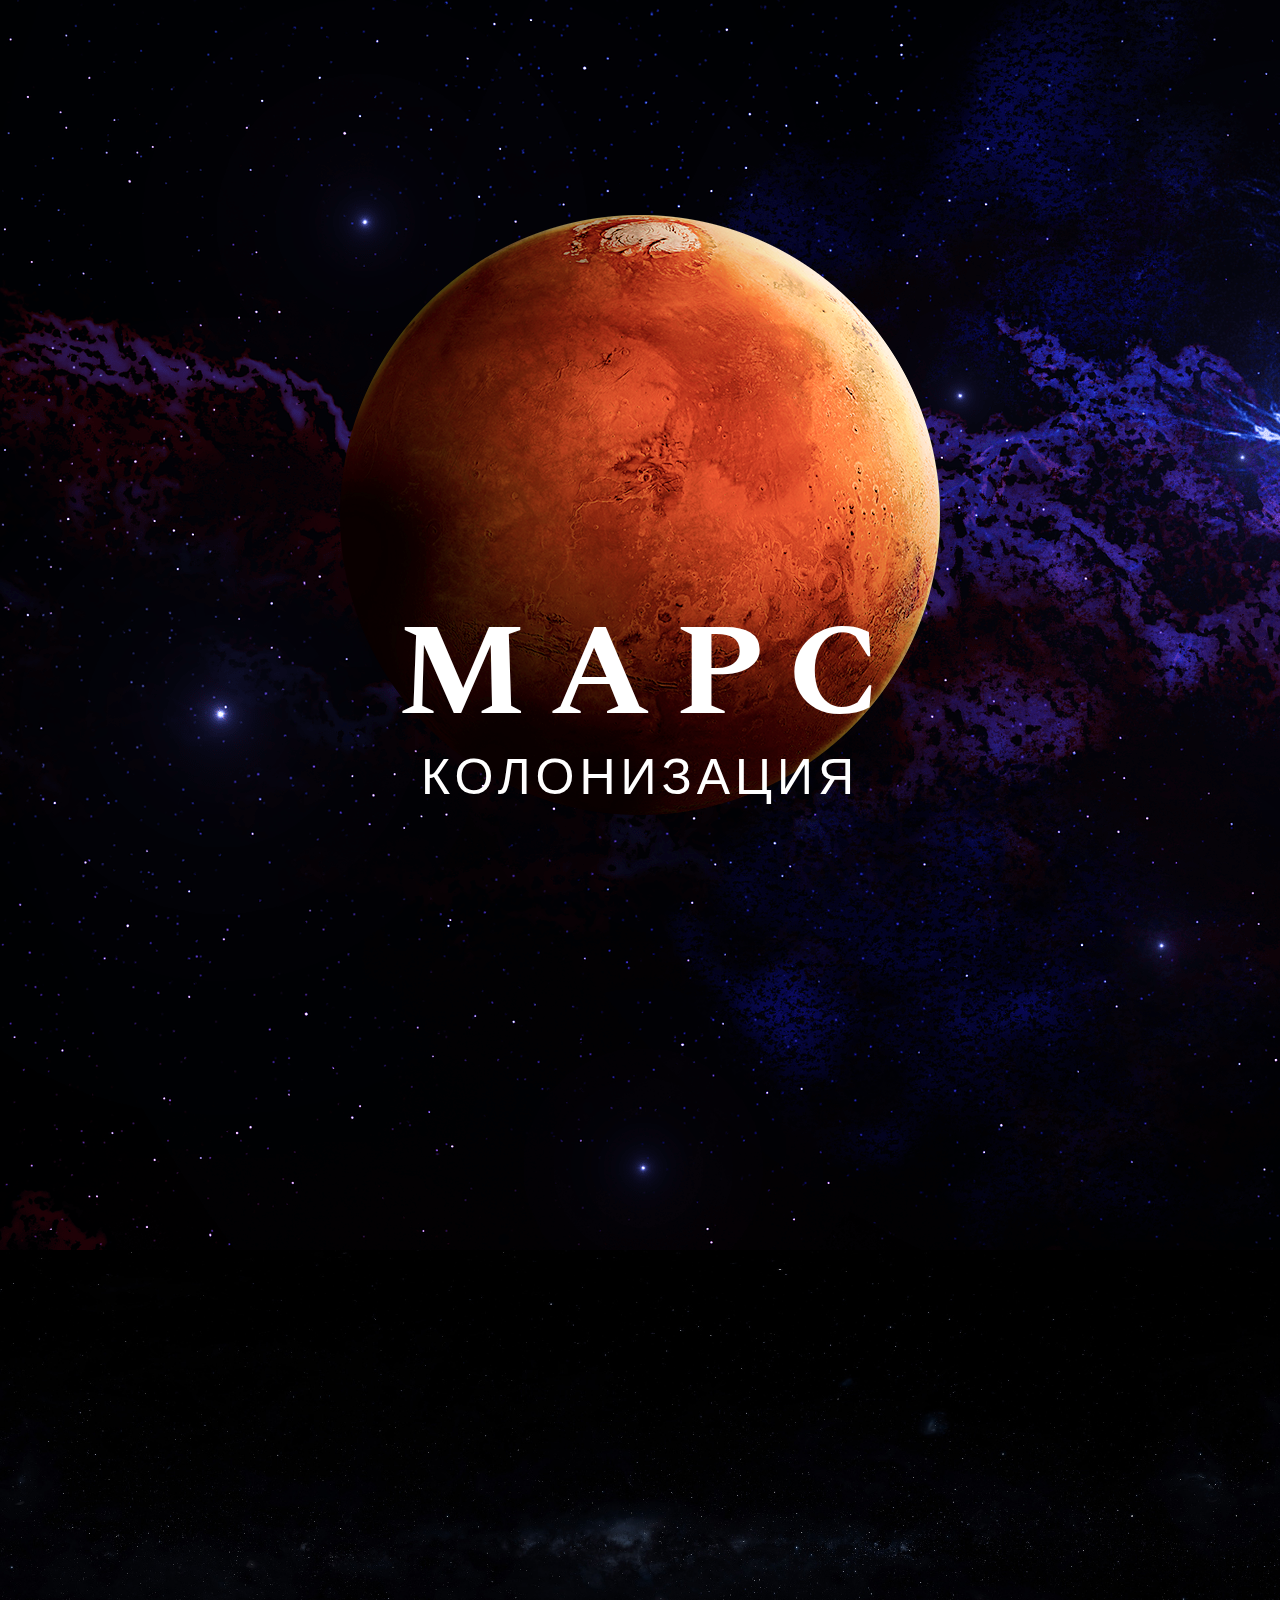
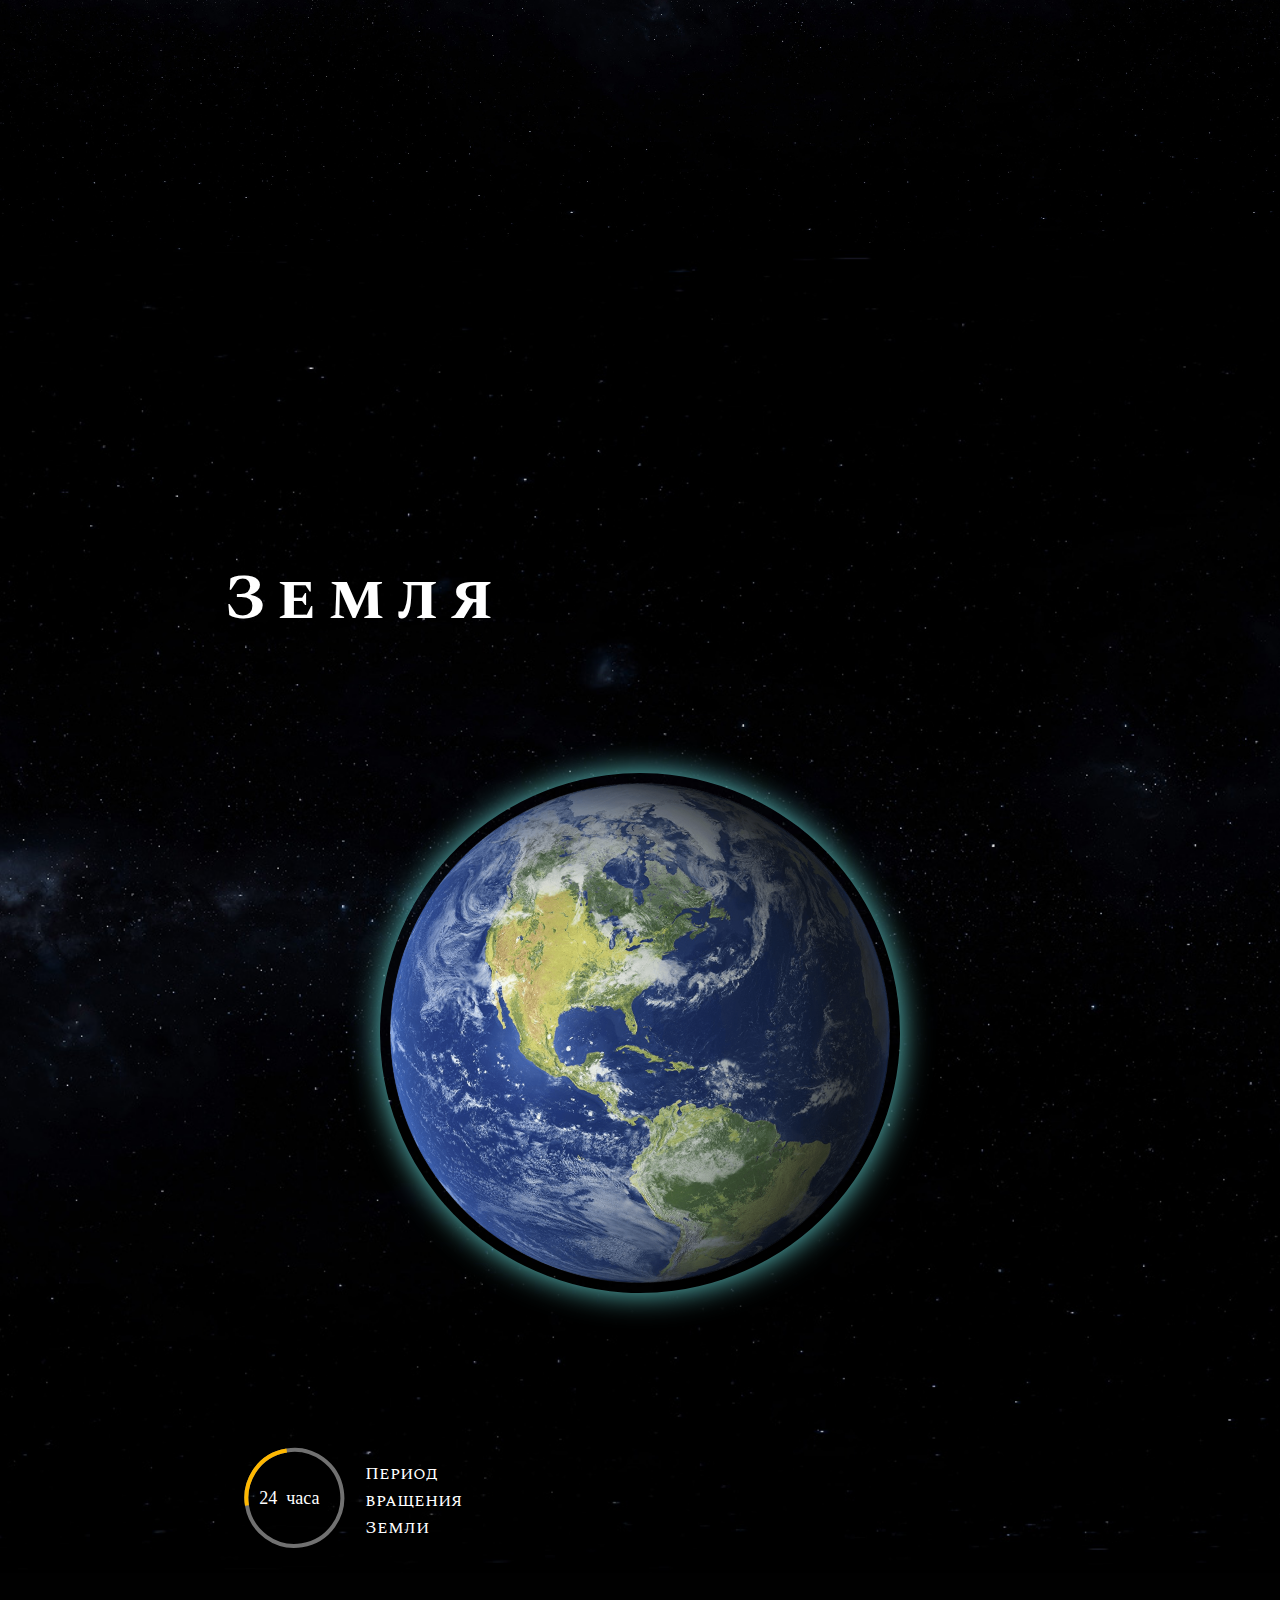
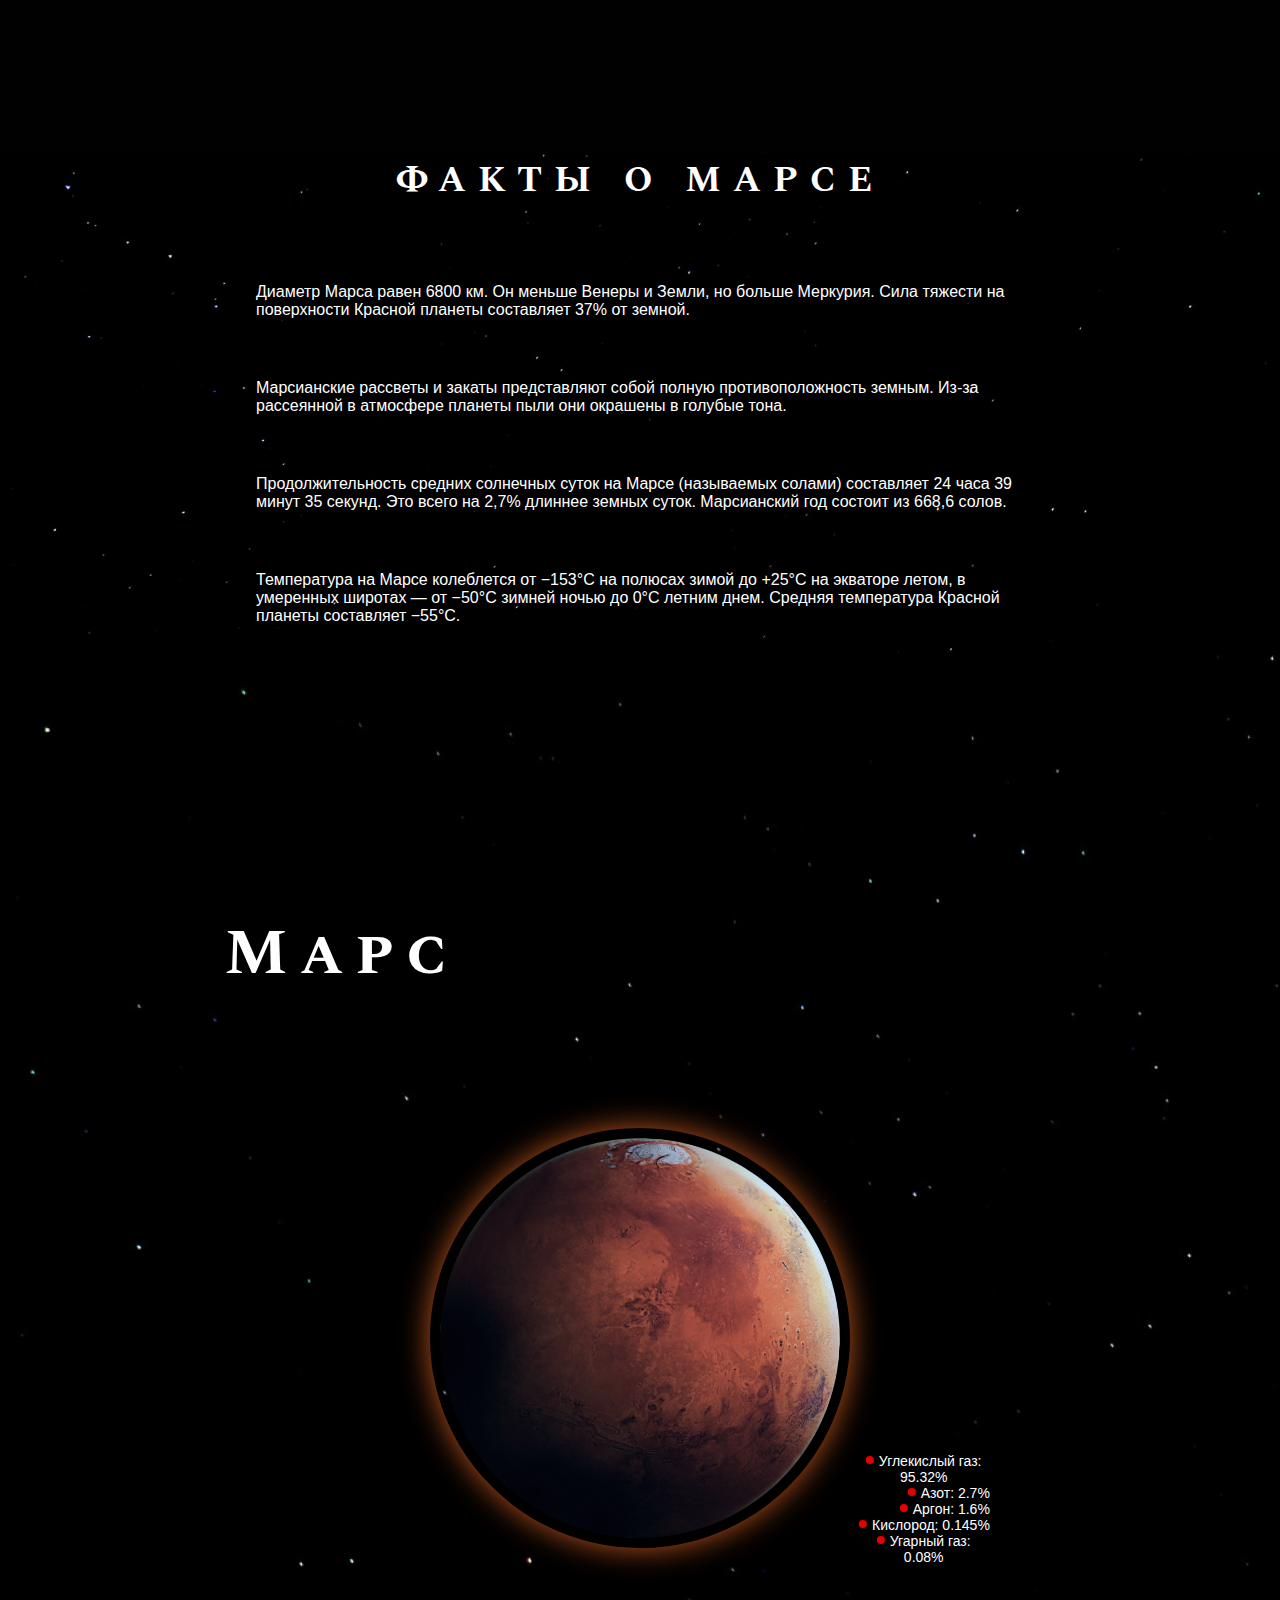
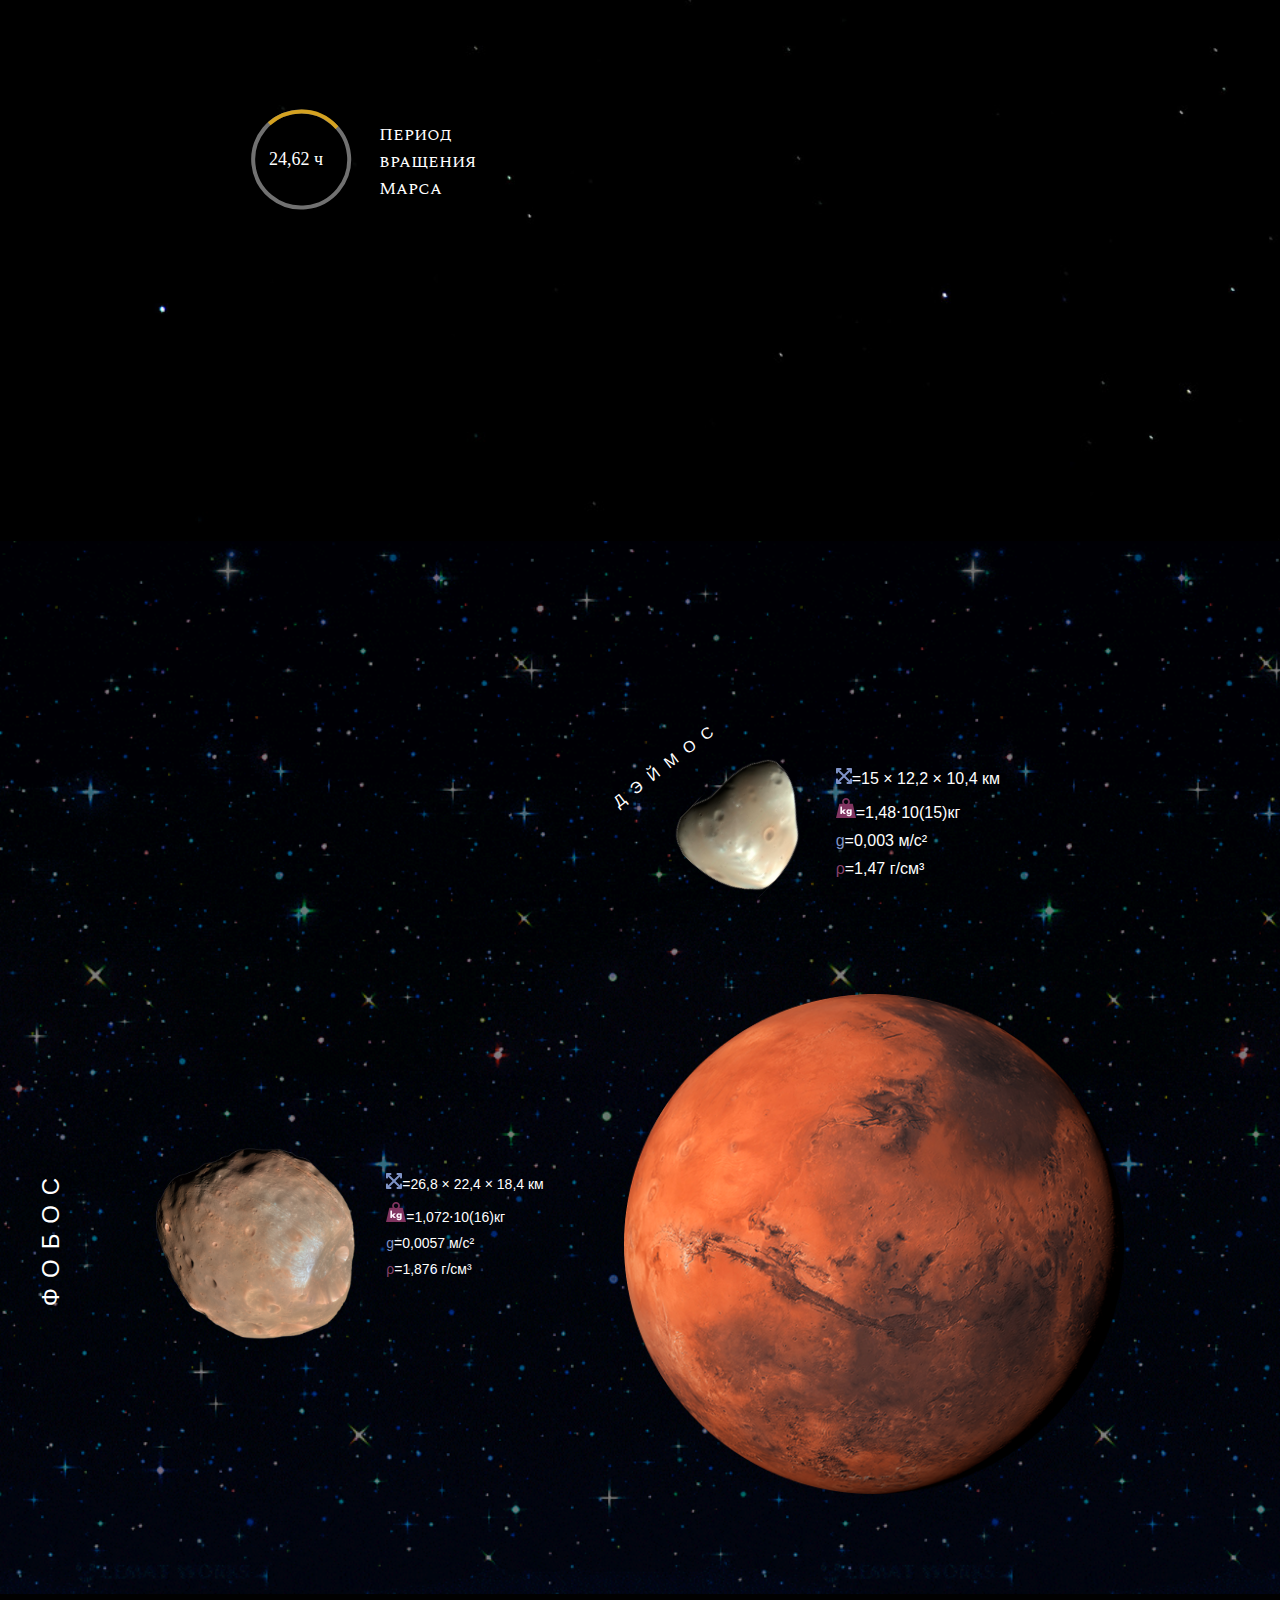
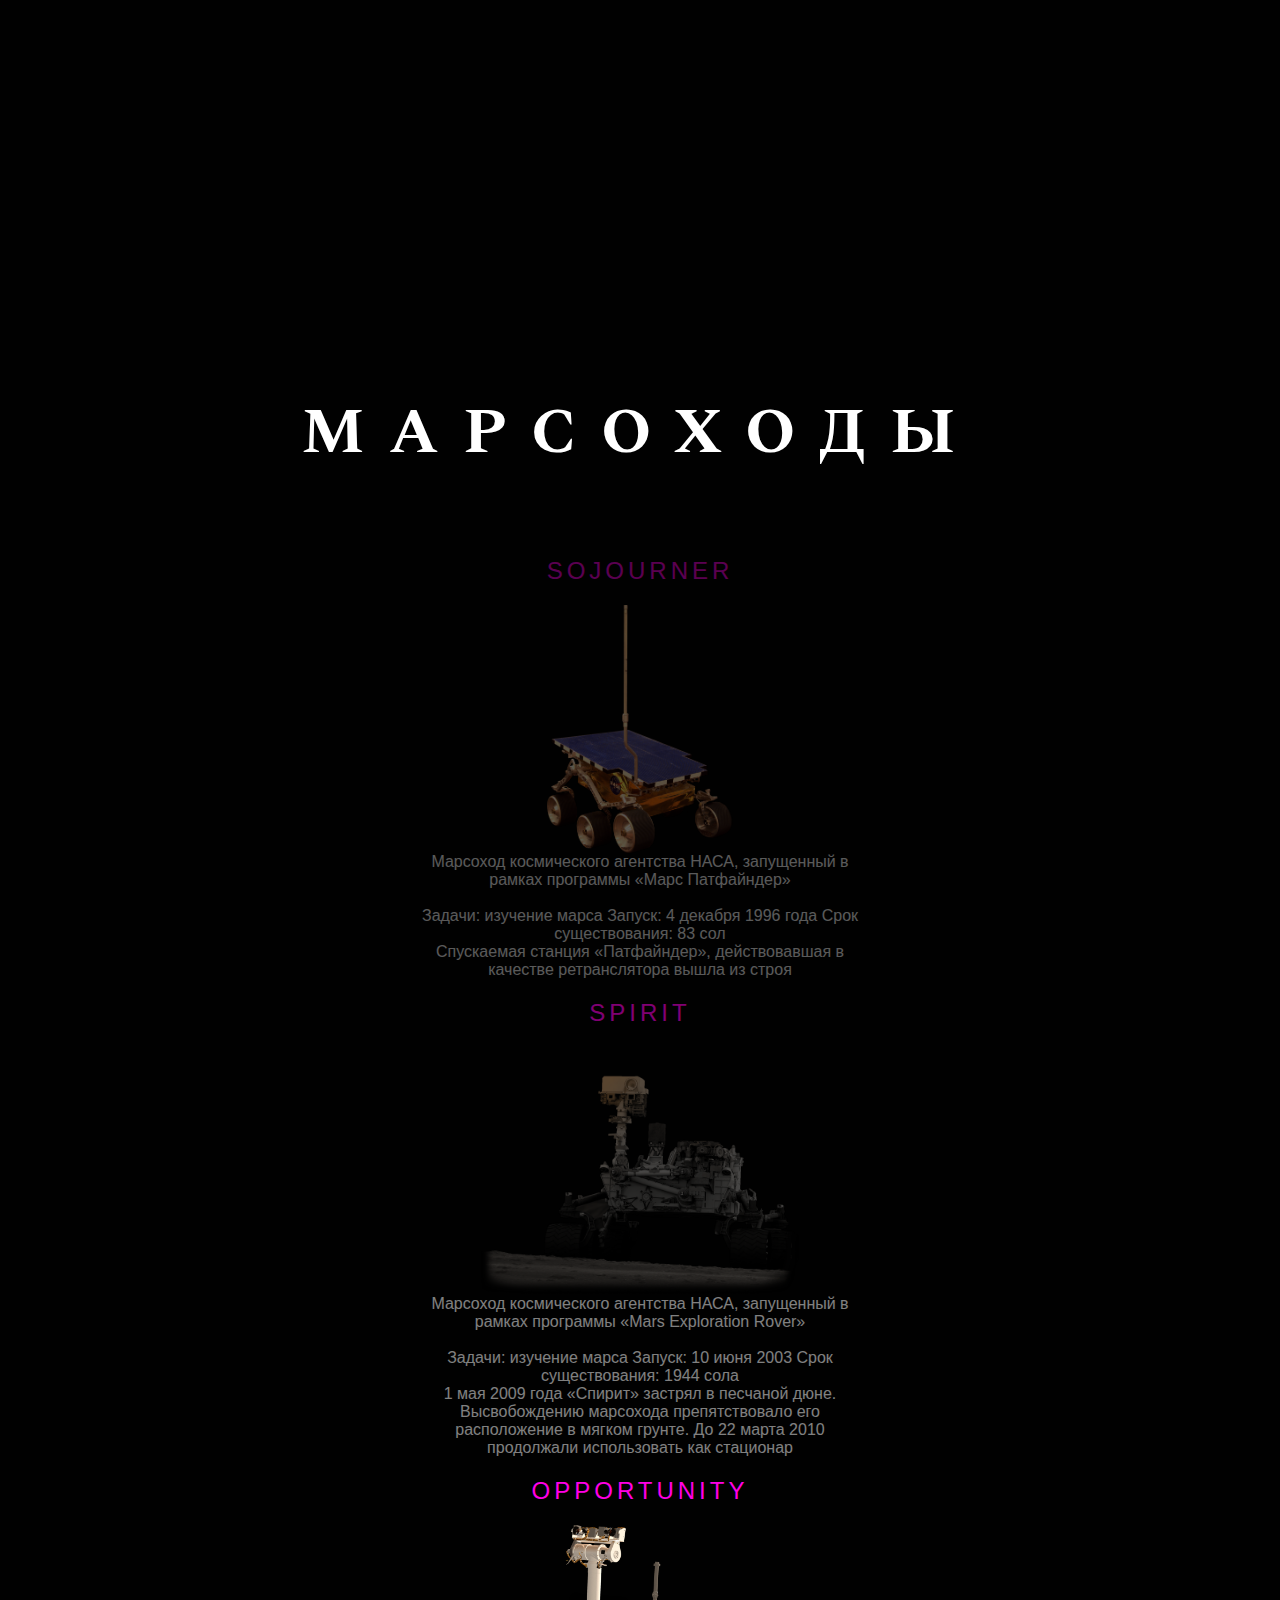
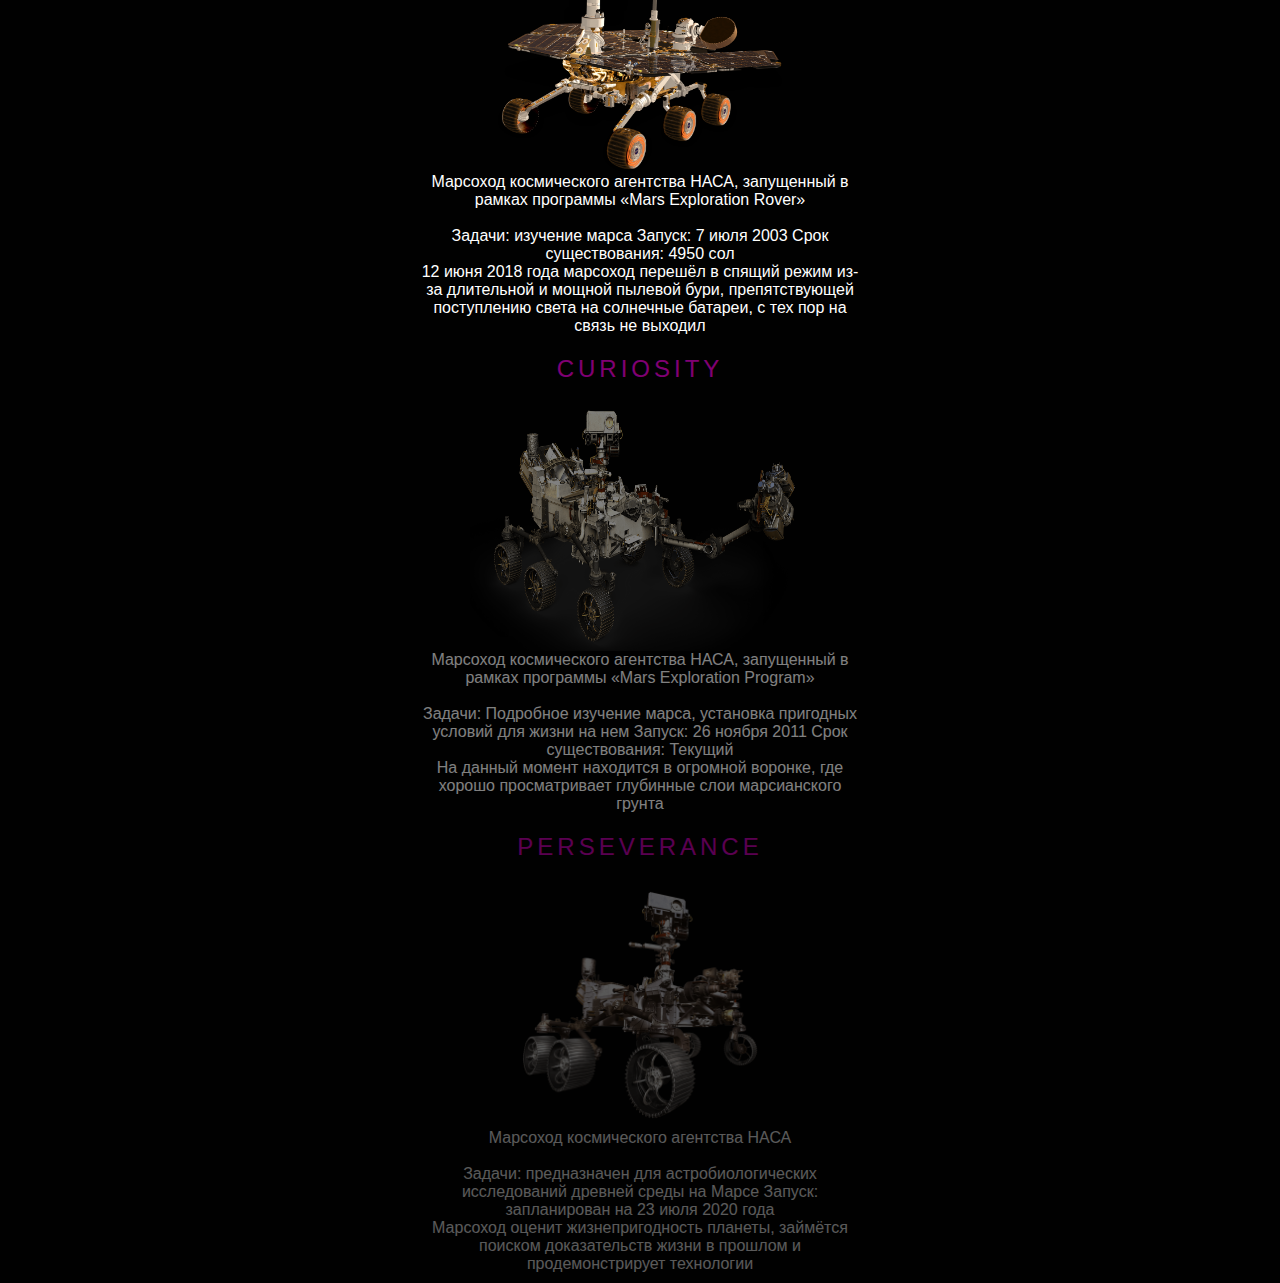
==== inxex.html @ 05d1c162 "Finish Project (Mars)" ====
<!DOCTYPE html>
<html lang="en">
<head>
    <meta charset="UTF-8">
    <title>Document</title>
    <meta name="viewport" content="width=device-width, initial-scale=1">
    
    
    <link rel="preconnect" href="https://fonts.gstatic.com">
    <link href="https://fonts.googleapis.com/css2?family=Spectral+SC:ital,wght@0,200;0,300;0,400;0,500;0,600;0,700;0,800;1,200;1,300;1,400;1,500;1,600;1,700;1,800&display=swap" rel="stylesheet">
    <link rel="stylesheet" href="style.css">
    <script src='jquery-3.5.1.min.js'></script>
    <link rel="stylesheet" href="mobile.css" media="all and (max-width: 1525px)">
    <script src='animation.js'></script>
    

    
</head>

<!--      <script>
         "use strict"
        
        $(document).ready(function(){
            $(document).on('click', ".section3", function(){
                console.log('asd');
            })
            
            function rotateNoRandom(num){
                return num;
            }           
     
     
            $(function(){
                function func(button, rotate, speed){
                    let num = 0
                    setInterval(function(){
                        num = num + rotate;
                        $(button).css('transform', 'rotate('+rotateNoRandom(num)+'deg)')
     
                        if (num == 360){
                            num = 0;
                        }
     
                    }, speed)
                }
                func('#spin_hours', 2, 36)
                func('#spin_hours2', 2, 36)
                func('.earth', 0.1, 20)
                func('.mars', 0.095, 20)
            })
     
            
            
                
            $(document).on('mouseover', '.test1', function(e){
                $('.test1').css('opacity', '100%')
                $('.test3').css('opacity', '50%')
            })
            
            $(document).on('mouseout', '.test1', function(e){
                $('.test1').css('opacity', '35%');
            })
            
            $(document).on('mouseover', '.test2', function(e){
                $('.test2').css('opacity', '100%')
                $('.test3').css('opacity', '50%')
            })
            
            $(document).on('mouseout', '.test2', function(e){
                $('.test2').css('opacity', '50%');
                
            })
            
            $(document).on('mouseover', '.test3', function(e){
                $('.test3').css('opacity', '100%')
            })
            
            $(document).on('mouseout', '.test3', function(e){
                $('.test2').css('opacity', '50%');
            })
            
            $(document).on('mouseover', '.test4', function(e){
                $('.test4').css('opacity', '100%')
                $('.test3').css('opacity', '50%')
            })
            
            $(document).on('mouseout', '.test4', function(e){
                $('.test4').css('opacity', '50%');
                
            })
            
            $(document).on('mouseover', '.test5', function(e){
                $('.test5').css('opacity', '100%')
                $('.test3').css('opacity', '50%')
            })
     
            $(document).on('mouseout', '.test5', function(e){
                $('.test5').css('opacity', '35%');
                
            })
            
            $(document).on('mouseout', '.pre-section6', function(e){
                $('.test3').css('opacity', '100%');
            })
            
          
            
            
            /*Анимация при скролле*/
        
            let earth_point = document.querySelector('.earth')
            //$('document').on('click', 'window', animOnScroll)
            window.addEventListener('scroll', animOnScroll)
                function animOnScroll(){
                    let earth_pointHeight = earth_point.offsetHeight; //получаем высоту объекта
                    let earth_pointOffSet = offSet(earth_point).top //получаем позицию объекта, то на сколько объект находится ниже чем верх страницы
                    let earth_pointStart = 4; //коэффициент, который будет регулировать момент старта анимации. Начинает при достижении 1/4 высоты окна браузера
     
                    let earth_pointItemPoint = window.innerHeight - earth_pointHeight / earth_pointStart
     
                    //бывают ситуации, когда анимированный объект выше по высоте окна браузера, тогда придется задать условие и немножко изменить формулу.
                    if (earth_pointHeight > window.innerHeight){
                        let earth_pointItemPoint = window.innerHeight - window.innerHeight / earth_pointStart
                    }
     
                    if ((pageYOffset > (earth_pointOffSet - earth_pointItemPoint)) && (pageYOffset < (earth_pointOffSet + earth_pointHeight))){
                        $(function(){
                            $('#first-line').addClass('animations');
                            $('#first-line').addClass('anim1');
                            $('#second-line').addClass('animations');
                            $('#second-line').addClass('anim2');
                            $('#third-line').addClass('animations');
                            $('#third-line').addClass('anim3');
                            $('#fourth-line').addClass('animations');
                            $('#fourth-line').addClass('anim4');
                            $('#fifth-line').addClass('animations');
                            $('#fifth-line').addClass('anim5');
                            $('#sixth-line').addClass('animations');
                            $('#sixth-line').addClass('anim6');
                            $('#seventh-line').addClass('animations');
                            $('#seventh-line').addClass('anim7');
                            $('#eighth-line').addClass('animations');
                            $('#eighth-line').addClass('anim8');
                            
                            if ($('#fifth-line').hasClass('anim5')){
                                $('#fifth-line img').animate({
                                    'opacity': 1
                                }, 1500)
                            }
     
                        })
                    }
                    else {
                        $('#first-line').removeClass('animations');
                        $('#first-line').removeClass('anim1');
                        $('#second-line').removeClass('animations');
                        $('#second-line').removeClass('anim2');
                        $('#third-line').removeClass('animations');
                        $('#third-line').removeClass('anim3');
                        $('#fourth-line').removeClass('animations');
                        $('#fourth-line').removeClass('anim4');
                        $('#fifth-line').removeClass('animations');
                        $('#fifth-line').removeClass('anim5');
                        $('#sixth-line').removeClass('animations');
                        $('#sixth-line').removeClass('anim6');
                        $('#seventh-line').removeClass('animations');
                        $('#seventh-line').removeClass('anim7');
                        $('#eighth-line').removeClass('animations');
                        $('#eighth-line').removeClass('anim8');
                    }
     
                }
            
            let mars_point = document.querySelector('.mars')
            window.addEventListener('scroll', animOnScroll2)
            function animOnScroll2(){
                let mars_pointHeight = mars_point.offsetHeight; //получаем высоту объекта
                let mars_pointOffSet = offSet(mars_point).top //получаем позицию объекта, то на сколько объект находится ниже чем верх страницы
                let mars_pointStart = 4; //коэффициент, который будет регулировать момент старта анимации. Начинает при достижении 1/4 высоты окна браузера
     
                let mars_pointItemPoint = window.innerHeight - mars_pointHeight / mars_pointStart
     
                //бывают ситуации, когда анимированный объект выше по высоте окна браузера, тогда придется задать условие и немножко изменить формулу.
                if (mars_pointHeight > window.innerHeight){
                    let mars_pointItemPoint = window.innerHeight - window.innerHeight / mars_pointStart
                }
     
                if ((pageYOffset > (mars_pointOffSet - mars_pointItemPoint)) && (pageYOffset < (mars_pointOffSet + mars_pointHeight))){
                    $(function(){
                        
                            $('#first-line-mars p').slideDown(800);
                            $('#second-line-mars p').slideDown(1200);
                            $('#third-line-mars p').slideDown(1600);
                            $('#fourth-line-mars p').slideDown(2000);
                            $('#fifth-line-mars p').slideDown(1000);
                            $('#sixth-line-mars p').slideDown(1400);
                            $('#seventh-line-mars p').slideDown(1800);
                            $('#eighth-line-mars p').slideDown(2200);
     
     
                            setTimeout(function(){
                                $('#first-line-mars img').fadeIn(1000)
                            }, 700)
                            
                                                    
                            setTimeout(function(){
                                $('#sixth-line-mars img').fadeIn(1000)
                            }, 700)
                            
                    })
                }
                
                else {
     
                        $('#first-line-mars p').slideUp(300);
                        $('#second-line-mars p').slideUp(300);
                        $('#third-line-mars p').slideUp(300);
                        $('#fourth-line-mars p').slideUp(300);
                        $('#fifth-line-mars p').slideUp(300);
                        $('#sixth-line-mars p').slideUp(300);
                        $('#seventh-line-mars p').slideUp(300);
                        $('#eighth-line-mars p').slideUp(300); 
                }
                
            }
            
            /*Section1 авто воспроизведение без скролла*/
            $(function(){
                $('.section1 h1').css('transform', 'translate(-48%, -50%)')
                $('.section1 h2').css('transform', 'translate(-50%, -50%)')
                $('.section1 img').css('top', '50%')
            })
            /*-----------------------------------------------------------*/
            
            window.addEventListener('scroll', animOnScroll3)
            let first_point = document.querySelector('.pre-section1')
            function animOnScroll3(){
                const first_pointHeight = first_point.offsetHeight; //получаем высоту объекта
                const first_pointOffSet = offSet(first_point).top //получаем позицию объекта, то на сколько объект находится ниже чем верх страницы
                const first_pointStart = 4; //коэффициент, который будет регулировать момент старта анимации. Начинает при достижении 1/4 высоты окна браузера
     
                const first_pointItemPoint = window.innerHeight - first_pointHeight / first_pointStart
     
                //бывают ситуации, когда анимированный объект выше по высоте окна браузера, тогда придется задать условие и немножко изменить формулу.
                if (first_pointHeight > window.innerHeight){
                    let first_pointItemPoint = window.innerHeight - window.innerHeight / first_pointStart
                }
     
                if ((pageYOffset > (first_pointOffSet - first_pointItemPoint)) && (pageYOffset < (first_pointOffSet + first_pointHeight))){
                    $(function(){
                        $('.section1 h1').css('transform', 'translate(-48%, -50%)')
                        $('.section1 h2').css('transform', 'translate(-50%, -50%)')
                        $('.section1 img').css('top', '50%')
                    })
                }
                
                else {
                    $('.section1 h1').css('transform', 'translate(-150%, -50%)')
                    $('.section1 h2').css('transform', 'translate(50%, -50%)')
                    $('.section1 img').css('top', '20%')
                }
                
            }
        
            
            window.addEventListener('scroll', animOnScroll4)
            let second_point = document.querySelector('.pre-section2')
            function animOnScroll4(){
                const second_pointHeight = second_point.offsetHeight; //получаем высоту объекта
                const second_pointOffSet = offSet(second_point).top //получаем позицию объекта, то на сколько объект находится ниже чем верх страницы
                const second_pointStart = 4; //коэффициент, который будет регулировать момент старта анимации. Начинает при достижении 1/4 высоты окна браузера
     
                const second_pointItemPoint = window.innerHeight - second_pointHeight / second_pointStart
     
                //бывают ситуации, когда анимированный объект выше по высоте окна браузера, тогда придется задать условие и немножко изменить формулу.
                if (second_pointHeight > window.innerHeight){
                    let second_pointItemPoint = window.innerHeight - window.innerHeight / second_pointStart
                }
     
                if ((pageYOffset > (second_pointOffSet - second_pointItemPoint)) && (pageYOffset < (second_pointOffSet + second_pointHeight))){
                    $(function(){
                        
                        $('.pre-section2').css('top', '50%')
                        $('.pre-section2').css('visibility', 'visible')
     
                        
                    })
                }
                
                else {
                    $('.pre-section2').css('top', '35%');
                    $('.pre-section2').css('visibility', 'hidden')
     
                }
                
            }
            
            window.addEventListener('scroll', animOnScroll5)
            let third_point = document.querySelector('.pre-section4')
            function animOnScroll5(){
                const third_pointHeight = third_point.offsetHeight; //получаем высоту объекта
                const third_pointOffSet = offSet(third_point).top //получаем позицию объекта, то на сколько объект находится ниже чем верх страницы
                const third_pointStart = 4; //коэффициент, который будет регулировать момент старта анимации. Начинает при достижении 1/4 высоты окна браузера
     
                const third_pointItemPoint = window.innerHeight - third_pointHeight / third_pointStart
     
                //бывают ситуации, когда анимированный объект выше по высоте окна браузера, тогда придется задать условие и немножко изменить формулу.
                if (third_pointHeight > window.innerHeight){
                    let third_pointItemPoint = window.innerHeight - window.innerHeight / third_pointStart
                }
     
                if ((pageYOffset > (third_pointOffSet - third_pointItemPoint)) && (pageYOffset < (third_pointOffSet + third_pointHeight))){
                    $(function(){
                        
                        $('.pre-section4').css('top', '50%')
                        $('.pre-section4').css('visibility', 'visible')
                        
                    })
                }
                
                else {
                    $('.pre-section4').css('top', '35%');
                    $('.pre-section4').css('visibility', 'hidden')
                }
                
            }
            
            
            
            
            
     //            
     //            
     //    let isScrolling = false;
     // 
     //    window.addEventListener("scroll", throttleScroll, false);
     // 
     //    function throttleScroll(e) {
     //      if (isScrolling == false) {
     //        window.requestAnimationFrame(function() {
     //          scrolling(e);
     //          isScrolling = false;
     //        });
     //      }
     //      isScrolling = true;
     //    }
     // 
     //    document.addEventListener("DOMContentLoaded", scrolling, false);
     // 
     ////    var listItems = document.querySelectorAll("#mainContent ol li");
     ////    var firstBox = document.querySelector("#firstBox");
     ////    var secondBox = document.querySelector("#secondBox");
     //            
     //    let second_point = document.querySelector('.section2 h1')
     // 
     //    function scrolling(e) {
     // 
     //      if (isPartiallyVisible(second_point)) {
     ////        firstBox.classList.add("active");
     //        document.body.classList.add("colorOne");
     //        document.body.classList.remove("colorTwo");
     //        
     //        $(second_point).fadeIn(1000)
     //          
     //      } else {
     //        document.body.classList.remove("colorOne");
     //        document.body.classList.remove("colorTwo");
     //        
     //        $(second_point).fadeOut(1000)
     //      }
     // 
     //      if (isFullyVisible(second_point)) {
     //
     //      }
     //
     //    }
     // 
     //    function isPartiallyVisible(el) {
     //      var elementBoundary = el.getBoundingClientRect();
     // 
     //      var top = elementBoundary.top;
     //      var bottom = elementBoundary.bottom;
     //      var height = elementBoundary.height;
     // 
     //      return ((top + height >= 0) && (height + window.innerHeight >= bottom));
     //    }
     // 
     //    function isFullyVisible(el) {
     //      var elementBoundary = el.getBoundingClientRect();
     // 
     //      var top = elementBoundary.top;
     //      var bottom = elementBoundary.bottom;
     // 
     //      return ((top >= 0) && (bottom <= window.innerHeight));
     //    }
     //            
            
            
            
            
            
            
            
            
            
            
            
            
            
            
            
            
            
            
            
            
            
            
            
            //как раз таки данная функция позволяет высчитать позицию объекта.
            function offSet(el){
                const rect = el.getBoundingClientRect(),
                    scrollLeft = window.pageXOffset || document.documentElement.scrollLeft,
                    scrollTop = window.pageYOffset || document.documentElement.scrollTop;
                return {top: rect.top + scrollTop, left: rect.left + scrollLeft}
            }
            
     //            animOnScroll()
     //            animOnScroll2()
     //            animOnScroll3()
     //            animOnScroll4()
            
     
            
            
            /*---------------------------------------------------------------------------*/
            
            
            
            
            
            
            
            /*Блок смены цвета буквы*/
            
            let mSpan = document.querySelector('#mSpan')
            
            function randomColor(){
                let random = Math.floor(Math.random() * 16581375).toString(16);
                if (!((random > 0) && (random < 707070))){
                    return random;
                }
            }
            
            setInterval(function(){
               mSpan.style.color = '#' + randomColor();     
            }, 1750)
            
            /*--------------------------------------------------------*/
            
     
     
        })
     
            
         </script>  -->  


<body>
    <div class='dws-wrapper'>
        <div class='container'>
            <div class='section1'>
                <div class="pre-section1">
                    <img src="img/mars_planet_PNG38%201.png" alt="">
                    <h1>Марс</h1>
                    <h2>Колонизация</h2>
                </div>
            </div>
            <div class="section2">
                <div class="pre-section2">
                    <h1>Цели</h1>
                    <ul>
                        <li>Промышленная добыча ценных полезных ископаемых.</li>
                        <li>Решение демографических проблем Земли</li>
                        <li>Создание «Колыбели Человечества» на случай глобального катаклизма на Земле</li>
                        <li>Создание постоянной базы для научных исследований самого Марса и его спутников, в перспективе — для изучения, а также, возможно, и колонизации пояса астероидов (в том числе добычи полезных ископаемых на них) и дальних планет Солнечной Системы</li>
                    </ul>
                </div>
            </div>
            <div class="section3">
                <div class="pre-section3  pre-section3_1">
                    <h1>Земля</h1>
                    
                    <div class="img-container">
                        <img class='earth' src="img/earth_PNG23.png" alt="">
                        <span class='span'></span>
                        <div id="first-line">
                            <p>Температура</p>
                            <p>14°С</p>
                        </div>
                        <div id="second-line">
                            <p>Масса</p>
                            <p>5,9726⋅10(24) кг</p>
                        </div>
                        <div id="third-line">
                            <p>V орб</p>
                            <p>29,783 км/c</p>
                        </div>
                        <div id="fourth-line">
                            <p>Площадь</p>
                            <p>510 072 000 км²</p>
                        </div>
                        <div id="fifth-line">
                            <p>Спутник</p>
                            <p>Луна</p>
                            <img src='img/moon_PNG47.png' width='90px auto'>
                        </div>
                        <div id="sixth-line">
                            <p>S от солнца</p>
                            <p>149,6 млн км</p>
                        </div>
                        <div id="seventh-line">
                            <p>Наклон</p>
                            <p>7,155°</p>
                        </div>
                        <div id="eighth-line">
                            <p>Содержание O2</p>
                            <p>20.95%</p>
                        </div>
                    </div>
                    <div id="component">
                        <div id="pre-component">
                            <img id='spin_hours' src="img/Component%201.svg" alt="">
                            <p class="hours">24&nbsp;&nbsp;часа</p>
                        </div>
                        <div>
                            <p>Период вращения Земли</p>
                        </div>
                    </div>
                </div>
            </div>
            <div class="section4">
                <div class="pre-section4">
                    <h1>ФАКТЫ О МАРСЕ</h1>
                    <div class='flex-cont'>
                        <div><p>Диаметр Марса равен 6800 км. Он меньше Венеры и Земли, но больше Меркурия. Сила тяжести на поверхности Красной планеты составляет 37% от земной.</p></div>
                        <div><p>Марсианские рассветы и закаты представляют собой полную противоположность земным. Из-за рассеянной в атмосфере планеты пыли они окрашены в голубые тона.</p></div>
                        <div><p>Продолжительность средних солнечных суток на Марсе (называемых солами) составляет 24 часа 39 минут 35 секунд. Это всего на 2,7% длиннее земных суток. Марсианский год состоит из 668,6 солов.</p></div>
                        <div><p>Температура на Марсе колеблется от −153°C на полюсах зимой до +25°C на экваторе летом, в умеренных широтах — от −50°C зимней ночью до 0°C летним днем. Средняя температура Красной планеты составляет −55°C.</p></div>
                    </div>
                </div>
            </div>
            
            <div class="section4_2">
                <div class="pre-section4_1 pre-section4_2">
                    <h1><span id='mSpan'>М</span>арс</h1>
                    
                    <div class="img-container">
                        <img class='mars' src="img/mars_planet_PNG38%202.svg" alt="" width="600px" height="600px">
                        <span class='span2'></span>
                        <span class='span3'></span>
                        <div id="first-line-mars">
                            <p>Спутник</p>
                            <p>Фобос</p>
                            <img src='img/mars_fobos.svg' alt="">
                        </div>
                        <div id="second-line-mars">
                            <p>Наклон</p>
                            <p>25,192°</p>
                        </div>
                        <div id="third-line-mars">
                            <p>Масса</p>
                            <p>6,417⋅10(23)кг</p>
                        </div>
                        <div id="fourth-line-mars">
                            <p>S от солнца</p>
                            <p>228 млн км</p>
                        </div>
                        <div id="fifth-line-mars">
                            <p>Температура</p>
                            <p>-63°С</p>
                        </div>
                        <div id="sixth-line-mars">
                            <p>Спутник</p>
                            <p>Дэймос</p>
                            <img src='img/mars_deimos.svg' width='90px auto'>
                        </div>
                        <div id="seventh-line-mars">
                            <p>V орб</p>
                            <p>24,13 км/с</p>
                        </div>
                        <div id="eighth-line-mars">
                            <p>Состав</p>
                            <ul>
                                <li>Углекислый газ: 95.32% </li>
                                <li>Азот: 2.7%</li>
                                <li>Аргон: 1.6% </li>
                                <li>Кислород: 0.145% </li>
                                <li>Угарный газ: 0.08% </li>
                            </ul>
                        </div>
                    </div>
                    <div id="component">
                        <div id="pre-component">
                            <img id='spin_hours2' src="img/Component%202.svg" alt="">
                            <p class="hours hours2">24,62&nbsp;ч</p>
                        </div>
                        <div>
                            <p>Период вращения Марса</p>
                        </div>
                    </div>
                </div>
                
            </div>

            <div class="section5">
                <div class="pre-section5">
                    <div class='img-container2'>
                        <img src='img/mars_deimos.svg' id='deimos' width='173px auto'>
                        <p>ДЭЙМОС</p> 
                    <ul>
                        <li><img src='img/expand.svg'>=15 × 12,2 × 10,4 км </li>
                        <li><img src='img/kg.svg'>=1,48⋅10(15)кг</li>
                        <li><span id='g'>g</span>=0,003 м/с²</li>
                        <li><span id='p'>ρ</span>=1,47 г/см³</li>
                    </ul>
                    </div>
                </div>
                <div class="pre-section5_1">
                    <div class='img-container2_1'>
                        <img src='img/fobos.png' id='fobos' width='258px auto'>
                        <p>ФОБОС</p> 
                    <ul>
                        <li><img src='img/expand.svg'>=26,8 × 22,4 × 18,4 км</li>
                        <li><img src='img/kg.svg'>=1,072⋅10(16)кг</li>
                        <li><span id='g'>g</span>=0,0057 м/с²</li>
                        <li><span id='p'>ρ</span>=1,876 г/см³</li>
                    </ul>
                    </div>
                    <img class='mars-copy' src='img/mars_planet_PNG23.png' width='700px'>
                </div>
            </div>
        
            <div class="section6">
               <h1>МАРСОХОДЫ</h1>
               <div class="pre-section6">  
                   <div class='test test1'>
                       <h2>SOJOURNER</h2>
                       <img src="img/sojourner-min.png">
                       <p>Марсоход космического агентства НАСА, запущенный в рамках программы «Марс Патфайндер» <br><br> Задачи: изучение марса Запуск: 4 декабря 1996 года Срок существования: 83 сол</p>
                       <p>Спускаемая станция «Патфайндер», действовавшая в качестве ретранслятора вышла из строя</p>
                   </div>
                       
                   <div class='test test2'>
                       <h2>SPIRIT</h2>
                       <img src="img/Spirit.png">
                       <p>Марсоход космического агентства НАСА, запущенный в рамках программы «Mars Exploration Rover» <br><br> Задачи: изучение марса Запуск: 10 июня 2003 Срок существования: 1944 сола</p>
                       <p>1 мая 2009 года «Спирит» застрял в песчаной дюне. Высвобождению марсохода препятствовало его расположение в мягком грунте. До 22 марта 2010 продолжали использовать как стационар</p>
                   </div>
                   
                   <div class='test test3'>
                       <h2>OPPORTUNITY</h2>
                       <img src="img/Opportunity-min.png">
                       <p>Марсоход космического агентства НАСА, запущенный в рамках программы «Mars Exploration Rover» <br><br> Задачи: изучение марса Запуск: 7 июля 2003 Срок существования: 4950 сол</p>
                       <p>12 июня 2018 года марсоход перешёл в спящий режим из-за длительной и мощной пылевой бури, препятствующей поступлению света на солнечные батареи, с тех пор на связь не выходил</p> 
                   </div>
                    
                   <div class='test test4'>
                       <h2>CURIOSITY</h2>
                       <img src="img/curiosity-min.png">
                       <p>Марсоход космического агентства НАСА, запущенный в рамках программы «Mars Exploration Program» <br><br> Задачи: Подробное изучение марса, установка пригодных условий для жизни на нем Запуск: 26 ноября 2011 Срок существования: Текущий</p>
                       <p>На данный момент находится в огромной воронке, где хорошо просматривает глубинные слои марсианского грунта</p> 
                   </div>
                   
                   <div class='test test5'>
                       <h2>PERSEVERANCE</h2>
                       <img src="img/perseveranse.png">
                       <p>Марсоход космического агентства НАСА <br><br> Задачи: предназначен для астробиологических исследований древней среды на Марсе Запуск: запланирован на 23 июля 2020 года</p>
                       <p>Марсоход оценит жизнепригодность планеты, займётся поиском доказательств жизни в прошлом и продемонстрирует технологии</p> 
                   </div>
               </div> 
            </div>
        </div>
    </div>
</body>
</html>
---- style.css ----
body{
    background-color: #010101;
    color: #fff;
    margin: 0;
    padding: 0;
    font-family: Montserrat, arial, sans-serif;
}



h1{
    font-family: 'Spectral SC', serif;
    text-transform: uppercase;
}

ul, li{
    margin: 0;
    padding: 0;
    list-style: none;
}

*,
::after,
::before{
    margin: 0;
}

.dws-wrapper{
    height: 100%;
    max-width:1920px;
    margin: auto;

    /* border: 1px solid pink; */
}

/*----------------------------Section 1--------------------------------*/
.section1{
    background-image: url(img/space-1490668_1920.png);
    height: 1250px;
    width:100%;
    margin: auto;
    display: flex;
    justify-content: center;
    text-align: center;

   /*  border: 1px solid green; */
    user-select: none;
}

h1{
    font-size: 130px;
    letter-spacing: 24px;
}

h2{
    font-size: 50px;
    letter-spacing: 5px;
    font-family: Montserrat, arial;
    font-weight: 100;
}

.section1 img{
    width:600px;
    position: absolute;
    transform: translateY(120deg);
    transition: 1.2s ease;
    
    top: 20%;
    left: 50%;
    
    transform: translate(-50%, -50%);
    transition: 1.5s ease;
}

.section1 h1{
    text-transform: uppercase;
    
    position: absolute;
    top: 76%;
    left: 50%;
    
    transform: translate(-150%, -50%);
    transition: 1.5s ease;
}

.section1 h2{
    text-transform: uppercase;

    position: absolute;
    top: 93%;
    left: 50%;
    transform: translate(50%, -50%);
    transition: 1.5s ease;
}

.pre-section1{
    position: relative;
    max-height: 610px;
    margin-top: 210px;
}




/*--------------------------Section 2--------------------------------*/

.section2{
    width: 100%;
    height: 600px;
    text-align: center;
    
    
    position: relative;
}

.section2::before{
    content: "";
    display: block;
    position: absolute;
    opacity: 1;
    width: 100%;
    height: 100%;
    z-index: 1;
    left: 0;
    top: 0;
    background-image: url(img/2k_stars_milky_way%201.png);
    
    background-position: 100%;
    background-size: cover;
}

.section2 h1{
    font-size: 64px;
    letter-spacing: 12px;
}

.pre-section2{
    visibility: hidden;
    position: absolute;
    top: 35%;
    left: 50%;
    z-index: 999;
    transform: translate(-50%, -50%);
    transition: .5s ease;
    
    
    width: 70%;
    display: flex;
    flex-direction: column;
    
    margin: auto;
}

.pre-section2 ul li{
    font-size: 24px;
}

.pre-section2 ul li::before{
    content: "";
    display: block;
    width: 20px;
    height: 20px;
    border-radius: 10px;
    margin: 26px auto 15px;
    background-color: #DB00FF;

}





        /*----------------------Section 3----------------------*/

.section3{
    width: 100%;
    /* border: 1px solid pink; */
    margin: auto;
    padding-top: 300px;
    position: relative;
    transition: 1s;
    
}



.section3:hover{
    box-shadow: 0 0 100px rgb( 5, 8, 62 )/*#fd0101*/;
    transition: 1s;
}

.section3::before{
    content: "";
    display: block;
    position: absolute;
    opacity: 1;
    width: 100%;
    height: 100%;
    z-index: 0;
    left: 0;
    top: 0;
    background-image: url(img/2k_stars_milky_way%201.png);
    
    background-position: 100%;
    transform: rotate(30eg);
    background-size: cover;
    
}

.pre-section3_1{
    width: 65%;
    margin: auto;
}

.pre-section3{
    /* border: 1px solid green; */
    display: flex;
    flex-direction: column;
    justify-content: center;
    text-align: center;
}

.pre-section3 h1{
    text-align: start;
    margin-bottom: 125px;
    font-size: 64px;
    letter-spacing: 12px;
    text-transform: none;
    z-index: 999;
}

.pre-section3 p:nth-child(odd){
    font-size: 24px;
    font-family: 'Spectral SC';
    text-align: start;
}

.pre-section3 p:nth-child(odd)::after{
    content: "";
    display: block;
    background-color: aqua;
    margin-bottom: 10px;
    margin: auto;
}

.pre-section3 p:nth-child(even){
    margin-top: 5px;
    font-size: 20px;
    font-family: Montserrat;
    text-align: start;
}

.img-container{
    position: relative;
}



.earth{
    position: relative;
    z-index: 2;
    width: 700px;
    height: 700px;
    padding: 10px; /* Поля */
    box-shadow: 0 0 30px #64d2d0;
    border-radius: 50%;
}


.span {
    
    position: absolute;
    z-index: 0;
    top: 50%;
    left: 50%;
    transform: translate(-50%, -50%);

    width:975px;
    height:975px;
    
/*    border: 2px dashed #aaa;*/
    border-radius: 50%; 
}


/*1-я линия*/
#first-line{
    
    position: absolute;
    top: 20%;
    left: 14.4%;
    
    
    transform: translate(-100%, -50%);
    opacity: 0;
    transition: all 1s ease 0s;
}

#first-line p:nth-child(even){
    padding-left: 55px;
}

#first-line p:nth-child(odd)::after{
    width: 50px;
    height: 2px;
    transition: 3s;
}

#first-line.anim1 p:nth-child(odd)::after{
    width: 350px;
    height: 2px;
    transition: 3s;
}



/*2-я линия*/
#second-line{
    position: absolute;
    top: 40%;
    left: 11.6%;
    
    transform: translate(-100%, -50%);
    opacity: 0;
    transition: all 1s ease 0s;
}



#second-line p:nth-child(odd)::after{
    width: 50px;
    height: 2px;
    transition: 3s;
}

#second-line.anim2 p:nth-child(odd)::after{
    width: 285px;
    height: 2px;
    transition: 3s;
}

/*3-я линия*/
#third-line{
    position: absolute;
    top: 60%;
    left: 11.7%;
    
    transform: translate(-100%, -50%);
    opacity: 0;
    transition: all 1s ease 0s;
}

#third-line p:nth-child(odd)::after{
    width: 50px;
    height: 2px;
}

#third-line.anim3 p:nth-child(odd)::after{
    width: 290px;
    height: 2px;
    transition: 3s;
}


/*4-я линия*/
#fourth-line{
    position: absolute;
    top: 80%;
    left: 14.7%;
    
    transform: translate(-100%, -50%);
    z-index: 1;
    opacity: 0;
    transition: all 1s ease 0s;
}

#fourth-line p:nth-child(odd)::after{
    width: 50px;
    height: 2px;
}

#fourth-line.anim4 p:nth-child(odd)::after{
    width: 365px;
    height: 2px;
    transition: 3s;
}


/*5-я линия*/
#fifth-line{
    position: absolute;
    top: 20%;
    left: 85.6%;
    
    transform: translate(100%, -50%);
    z-index: 1;
    opacity: 0;
    transition: 1s ease;
}

#fifth-line p{
    text-align: end;
}

#fifth-line p:nth-child(odd)::after{
    width: 50px;
    height: 2px;
}

#fifth-line.anim5 p:nth-child(odd)::after{
    width: 350px;
    height: 2px;
    transition: 3s;
}

#fifth-line img{
    position: absolute;
    top: 50%;
    left: 48%;
    transform: translate(-50%, -50%);
    transition: .1s;
    opacity: 0;
}



/*6-я линия*/
#sixth-line{
    position: absolute;
    top: 40%;
    left: 88.4%;
    
    transform: translate(100%, -50%);
    z-index: 1;
    opacity: 0;
    transition: all 1s ease 0s;
}

#sixth-line p{
    text-align: end;
}


#sixth-line p:nth-child(odd)::after{
    width: 50px;
    height: 2px;
    background-color: #EBFF00;
    opacity: 0.75;
}

#sixth-line.anim6 p:nth-child(odd)::after{
    width: 285px;
    height: 2px;
    transition: 3s;
}


/*7-я линия*/
#seventh-line{
    position: absolute;
    top: 60%;
    left: 88.3%;
    
    transform: translate(100%, -50%);
    z-index: 1;
    opacity: 0;
    transition: all 1s ease 0s;
}

#seventh-line p{
    text-align: end;
}

#seventh-line p:nth-child(odd)::after{
    width: 50px;
    height: 2px;
}

#seventh-line.anim7 p:nth-child(odd)::after{
    width: 290px;
    height: 2px;
    transition: 3s;
}


/*8-я линия*/
#eighth-line{
    position: absolute;
    top: 80%;
    left: 85.3%;
    
    transform: translate(100%, -50%);
    z-index: 1;
    opacity: 0;
    transition: all 1s ease 0s;
}

#eighth-line p{
    text-align: end;
}

#eighth-line p:nth-child(odd)::after{
    width: 50px;
    height: 2px;
}  

#eighth-line.anim8 p:nth-child(odd)::after{
    width: 365px;
    height: 2px;
    transition: 3s;
}

/* Настройка Component (24 часа круг) */

#component{
    margin-top: 130px;
    display: flex;
    justify-content: flex-start;
    flex-wrap: wrap;
    align-items: center;
    z-index: 999;
}

#component p{
    width: 10%;
    font-size: 18px;
}

#pre-component{
    position: relative;
}

.hours{
    font-family: Montserrat, sans-serif;
    position: absolute;
    top: 45%;
    left: 30%;
    transform: translate(-50%, -50%);
}


/*------------------------Section 4---------------------------------*/

.section4{
    background-size: 100%;
    z-index: 999;
    height: 800px;
    
    
/*    border: 1px solid green;*/
    width: 100%;
    margin: auto;
    margin-top: 180px;
    padding-bottom: 125px;
    
    position: relative;
}



.section4::before{
    content: "";
    display: block;
    position: absolute;
    opacity: 1;
    width: 100%;
    height: 100%;
    z-index: 1;
    left: 0;
    top: 0;
    background-image: url(img/TexturesCom_Skies0258_1_M.jpg);
    
    background-position: 100%;
    background-size: cover;
}

.pre-section4{
    z-index: 999;
    
    visibility: hidden;
    position: absolute;
    top: 35%;
    left: 50%;
/*    border: 1px solid pink;*/
    transform: translate(-50%, -50%);
    transition: .5s ease;  
    
    width: 70%;
    display: flex;
    margin: 0;
    padding: 0;
    flex-direction: column;
    justify-content: center;
}

.pre-section4 h1{
    text-align: center;
    font-size: 64px;
    letter-spacing: 12px;
    margin-bottom: 45px;
}

.flex-cont{
    display: flex;
    flex-wrap: wrap;
    justify-content: center;
}

.flex-cont div{
    width: 35%;
    margin: 40px 80px;
    font-size: 24px;
}


/*----------------------------Mars - Section4-----------------------------*/

.section4_2{
    width: 100%;
    /* border: 1px solid pink; */
    margin: auto;
/*    margin-top: 100px;*/
    padding-top: 250px;
    padding-bottom: 300px;
    position: relative;
    transition: 1s;
}

.section4_2:hover{
    box-shadow: 0 10px 60px #5c3573/*#fd0101*/;
    transition: 1s;
    z-index: 1;
}



.section4_2::before{
    content: "";
    display: block;
    position: absolute;
    opacity: 1;
    width: 100%;
    height: 100%;
    z-index: 0;
    left: 0;
    top: 0;
    background-image: url(img/TexturesCom_Skies0258_1_M.jpg);
    transform: rotate(180deg);
    background-position: 100%;
    background-size: cover;
    transform: scale(-1, 1);
    

}

.hours2{
    left: 34%;
}


.pre-section4_1{
    
    width: 65%;
    margin: auto;
    /* border: 1px solid green; */
    display: flex;
    flex-direction: column;
    justify-content: center;
    text-align: center;
}

.pre-section4_1 h1{
    text-align: start;
    margin-bottom: 125px;
    font-size: 64px;
    letter-spacing: 12px;
    text-transform: none;
    z-index: 999;
}

.pre-section4_1 p:nth-child(odd){
    font-size: 24px;
    font-family: 'Spectral SC';
    text-align: start;
}

.pre-section4_1 p:nth-child(odd)::after{
    content: "";
    display: block;
    background-color: aqua;
    margin-bottom: 10px;
    margin: auto;
}

.pre-section4_1 p:nth-child(even){
    margin-top: 5px;
    font-size: 20px;
    font-family: Montserrat;
    text-align: start;
}


.pre-section4_2 h1, img{
    user-select: none;
}

.pre-section4_2 p:nth-child(odd){
    font-size: 18px;
    
}

.pre-section4_2 p:nth-child(odd)::after{
    background-color: rgb( 192, 100, 75 );
}

.pre-section4_2 p:nth-child(even){
    font-size: 18px;
    
}

.span2 {
    position: absolute;
    z-index: 0;
    top: 50%;
    left: 50%;
    transform: translate(-50%, -50%);
}

.span2::before {
    width:850px;
    height:820px;
    content:'';
    display:block;
/*    border: 2px dashed #aaa;*/
    border-radius: 50%; 
}

.span3 {
    position: absolute;
    z-index: 0;
    top: 50%;
    left: 50%;
    transform: translate(-50%, -50%);
}

.span3::before {
    width:980px;
    height:950px;
    content:'';
    display:block;
/*    border: 2px dashed #aaa;*/
    border-radius: 50%; 
}


/*1-я линия*/
#first-line-mars{
    position: absolute;
    top: 20%;
    left: 15.9%;
    transform: translate(-50%, -50%);
}

#first-line-mars p{
    display: none;
}

#first-line-mars p:nth-child(even){
    padding-left: 55px;
}

#first-line-mars p:nth-child(odd)::after{
    width: 395px;
    height: 2px;
    background-color: #fff;
    opacity: 0.75;
}

#first-line-mars img{
    position: absolute;
    z-index: 1;
    top: 50%;
    left: 60%;
    transform: translate(-50%, -50%);
    display: none;
}

/*2-я линия*/
#second-line-mars{
    position: absolute;
    top: 40%;
    left: 13.4%;
    transform: translate(-50%, -50%);
    
}

#second-line-mars p{
    display: none;
}

#second-line-mars p:nth-child(odd)::after{
    width: 335px;
    height: 2px;
}



/*3-я линия*/
#third-line-mars{
    position: absolute;
    top: 60%;
    left: 13.4%;
    transform: translate(-50%, -50%);
}

#third-line-mars p{
    display: none;
}

#third-line-mars p:nth-child(odd)::after{
    width: 335px;
    height: 2px;
}



/*4-я линия*/
#fourth-line-mars{
    position: absolute;
    top: 80%;
    left: 15.9%;
    transform: translate(-50%, -50%);
    z-index: 1;
}

#fourth-line-mars p{
    display: none;
}

#fourth-line-mars p:nth-child(odd)::after{
    width: 395px;
    height: 2px;
}



/*5-я линия*/
#fifth-line-mars{
    position: absolute;
    top: 20%;
    left: 84.1%;
    transform: translate(-50%, -50%);
    z-index: 1;
}

#fifth-line-mars p{
    display: none;
}

#fifth-line-mars p{
    text-align: end;
}

#fifth-line-mars p:nth-child(odd)::after{
    width: 395px;
    height: 2px;
}

#fifth-line-mars img{
    position: absolute;
    top: 50%;
    left: 53%;
    transform: translate(-50%, -50%);
}



/*6-я линия*/
#sixth-line-mars{
    position: absolute;
    top: 40%;
    left: 86.6%;
    transform: translate(-50%, -50%);
    z-index: 1;

}

#sixth-line-mars p{
    display: none;
}

#sixth-line-mars img{
    width: 90px;
    height: auto;
    
    position: absolute;
    z-index: 1;
    top: 50%;
    left: 60%;
    transform: translate(-50%, -50%);
    display: none;
}

#sixth-line-mars p{
    text-align: end;
}

#sixth-line-mars p:nth-child(odd)::after{
    width: 335px;
    height: 2px;
    background-color: #fff;
    opacity: 0.75;
}



/*7-я линия*/
#seventh-line-mars{
    position: absolute;
    top: 60%;
    left: 86.6%;
    transform: translate(-50%, -50%);
    z-index: 1;
}

#seventh-line-mars p{
    display: none;
}

#seventh-line-mars p{
    text-align: end;
}

#seventh-line-mars p:nth-child(odd)::after{
    width: 335px;
    height: 2px;
}



/*8-я линия*/
#eighth-line-mars{
    position: absolute;
    top: 88.6%;
    left: 84.1%;
    transform: translate(-50%, -50%);
    z-index: 1;
}

#eighth-line-mars p{
    display: none;
}

#eighth-line-mars ul{
    display: flex;
    flex-direction: column;
    align-items: flex-end;
    align-self: flex-start;
    margin-top: 40px;
    font-size: 14px;
}

#eighth-line-mars ul li::before{
    content: "";
    display: inline-block;
    width: 8px;
    height: 8px;
    margin-right: 5px;
    margin-bottom: 2px;
    
    border-radius: 50%;
    background-color: #FF0000;
    opacity: 0.9;
}


#eighth-line-mars p{
    text-align: end;
}

#eighth-line-mars p:nth-child(odd)::after{
    width: 395px;
    height: 2px;
}  


#spin_hours{
    user-select: none;
}

.mars{
    position: relative;
    z-index: 2; 

    padding: 10px; /* Поля */
    box-shadow: 0 0 30px rgb( 191, 84, 28 );
    border-radius: 50%;
}








/*----------------------------SECTION 5----------------------------------*/

.section5{
    position: relative;
    
    display: flex;
    width: 100%;
    margin: auto;
    align-items: flex-end;
    flex-direction: column;
    padding-top: 200px;
    padding-bottom: 100px;
}

.section5::before{
    content: "";
    display: block;
    position: absolute;
    opacity: 0.5;
    width: 100%;
    height: 100%;
    z-index: 1;
    left: 0;
    top: 0;
    background-image: url(img/IrF.gif);
    background-repeat:repeat-x;
    background-position: 50% 50%;
    background-size: contain;
}

.pre-section5{
    display: flex;
    
    align-items: center;
    margin-right: 280px;
    
    z-index: 999;
}

.pre-section5 ul{
    display: inline-block;
}

.pre-section5 ul li{
    padding-bottom: 10px;
}

#g{
    color: #7F93C7;
}

#p{
    color: #874069;
}

.img-container2{
    display: flex;
    align-items: center;
    position: relative;
}

.img-container2 p{
    position: absolute;
    top: 8%;
    left: -18%;
    transform: translate(-50%, -50%);
    transform: rotate(-37.5deg);
    
    font-size: 18px;
    letter-spacing: 10px;
    
    user-select: none;
}

.pre-section5_1{
    display: flex;
    align-items: center;
    justify-content: center;
    margin-top: 80px;
    width: 100%;
    
    z-index: 999;
}

.img-container2_1{
    display: flex;
    align-items: center;
    position: relative;
}

.img-container2_1 p{
    position: absolute;
    top: 40%;
    left: -25%;
    transform: translate(-50%, -50%);
    transform: rotate(-90deg);
    
    font-size: 28px;
    letter-spacing: 10px;
    
    user-select: none;
}

.pre-section5_1 ul{
    display: inline-block;
    margin-left: 30px;
    margin-bottom: 60px;
    align-self: flex-end;
}

.pre-section5_1 ul li{
    padding-bottom: 10px;
}

.mars-copy{
    margin-left: 80px;
}




/*------------------------------Section6-------------------------------*/

.section6{
    width: 100%;
    height: 100%;
    margin-top: 390px;
    align-items: center;
}

.pre-section6{
/*
    display: flex;
    flex-direction: column;
*/
    
    
}

.section6 h2{
    color: #FF00E5;
    font-size: 24px;
    letter-spacing: 4px;
    font-weight: 500;
    text-align: center;
    margin-bottom: 20px;
}

.section6 h1{
    font-size: 64px;
    text-align: center;
    margin-bottom: 65px;
    user-select: none;
}

.section6 h1:hover::before{
    user-select: none;
    content: "МАРСОХОДЫ";
    display: inline-block;
    position: absolute;
    transform: perspective(120px) rotateX(60deg) scaleY(1.8);
    opacity: 0.09;
}

.pre-section6{
    display: flex;
}

.test{
    display: flex;
    flex-direction: column;
    flex-wrap: wrap;
    width: 50%;
    margin: 10px;
    align-items: center;
}

.test1{
    opacity: .35;
    transition: .2s;
}

.test1 img,
.test2 img,
.test3 img,
.test5 img{
    height: 248px;
}

.test2{
    opacity: .5;
    transition: .2s;
}

.test3{
    transition: .2s;
}

.test4{
    opacity: .5;
    transition: .2s;
}

.test4 img{
    height: 248px;
    width: 340px;
}

.test5{
    opacity: .35;
    transition: .2s;
}



.animations{
    opacity: 1 !important;
    transform: translate(-50%, -50%) !important;
}




/*Блок переворота букву на 360deg*/
#mSpan{
    display: inline-block;
    
    transform-style: preserve-3d;
    transform: rotateX(360deg);
    animation: rotate 4.5s ease infinite;
}

@keyframes rotate {
  50% {
    transform: none;
    }
}
/*-------------------------------*/
---- mobile.css ----
/*First Section*/
.section1 h1{
    transform: translate(-50%, -100%);
}

.section1 h2{
    transform: translate(-50%, -10%);
}

.container{
    overflow: hidden;
}

/*Second Section*/

.pre-section2 ul li{
    font-size: 18px;
}

/*--------------------------------------Секция Земля-------------------*/
.earth{
    width: 500px;
    height: 500px;    
}

.span{
    display: none;
}

.pre-section3 p:nth-child(odd){
    font-size: 16px;
}

.pre-section3 p:nth-child(even){
    font-size: 14px;
}

#fifth-line img{
    width: 80px;
    left: 63%;
}



/*--------------------------------------Секция Марс-------------------*/

.mars{
    width: 400px;
    height: 400px;
}


.span2::before{
    display: none;
}

.span3::before{
    display: none;
}

.pre-section4_2 p:nth-child(odd){
    font-size: 14px;
}

.pre-section4_2 p:nth-child(even){
    font-size: 14px;
}

#first-line-mars img{
    width: 90px;
    height: auto;
    left: 35%;
}

#first-line-mars p:nth-child(even){
    padding-left: 0;
}

#sixth-line-mars img{
    width: 60px;
    height: auto;
    left: 70%;
}

#eighth-line-mars ul{
    margin-top: 10px;
}









/*Section4*/
.section4{
/*    width: 100%;*/
    height: 100%;
    padding-bottom: 0;
}

.pre-section4{
    margin-top: 100px;
    
    width: 100%;
    visibility: visible;
    position: sticky;
    transform: none;
    
}

.pre-section4 h1{
    font-size: 36px;
}



.flex-cont div{
    font-size: 16px;
   
}


/*Section5-1*/
.mars-copy{
    width: 500px;
}

.img-container2 p{
    font-size: 16px;
}

.img-container2_1 p{
    font-size: 24px;
    left: -45%;
}

#fobos{
    width: 200px;
}

.pre-section5_1 ul{
    font-size: 14px;
}

.flex-cont div{
    width: 60%;
    margin: 30px;
    height: 10%;
}
.flex-cont{
    flex-direction: column;
    justify-content: center;
    align-items: center;
}


/*Section6*/
.pre-section6{
    flex-wrap: wrap;
}
.pre-section6{
    width: 70%;
/*    flex-direction: column;*/
    margin: auto;
    justify-content: center;
/*    border: 1px solid pink;*/
    text-align: center;
}

.test{
    align-self: center;
}





@media (max-width:1030px){
    
.img-container2_1 p{
    position: absolute;
    top: -15%;
    left: 15%;
    transform: translate(-50%, -50%);
    transform: rotate(0deg);
}
    
}

@media (max-width:900px){
    
    .mars-copy{
        width: 350px;
        margin-left: 40px;
    }

    #deimos{
        width: 100px;
    }

    .pre-section5 ul{
        font-size: 12px;        
    }

    .img-container2 p{
        font-size: 12px;
        letter-spacing: 3px;
    }


    #fobos{
        width: 130px;
    }

    .img-container2_1 p{
        font-size: 20px;
        left: 0%;
        top: -20%;
    }

    .pre-section5_1 ul{
        font-size: 12px;
        margin-bottom: 10px;
        margin-left: 10px;
    }

    .earth{
        width: 400px;
        height: 400px;
    }

    #fifth-line img{
        width: 60px;
        left: 70%;
    }

    .pre-section3 p:nth-child(odd){
        font-size: 14px;
    }

    .pre-section3 p:nth-child(even){
        font-size: 12px;
    }
    
    #first-line-mars img{
        width: 60px;
        height: auto;
        left: 25%;
    }
    
    #sixth-line-mars img{
        width: 45px;
        left: 75%;
    }
    
}

@media(max-width: 720px){
    
#first-line.anim1 p:nth-child(odd)::after,
#fifth-line.anim5 p:nth-child(odd)::after,
#first-line-mars p:nth-child(odd)::after,
#fifth-line-mars p:nth-child(odd)::after{
    width: 250px;
}
    
#second-line.anim2 p:nth-child(odd)::after,
#third-line.anim3 p:nth-child(odd)::after,
#sixth-line.anim6 p:nth-child(odd)::after,
#seventh-line.anim7 p:nth-child(odd)::after,
#second-line-mars p:nth-child(odd)::after,
#third-line-mars p:nth-child(odd)::after,
#sixth-line-mars p:nth-child(odd)::after,
#seventh-line-mars p:nth-child(odd)::after{
    width: 235px;
}

#fourth-line.anim4 p:nth-child(odd)::after,
#eighth-line.anim8 p:nth-child(odd)::after,
#fourth-line-mars p:nth-child(odd)::after,
#eighth-line-mars p:nth-child(odd)::after{
    width: 260px;
}


#first-line-mars p:nth-child(odd)::after{
    width: 250px;
}
    

#fifth-line img{
    display: none;
}
    
.earth{
    width: 350px;
    height: 350px;
}
    
.mars{
    width: 300px;
    height: 300px;
} 

#first-line-mars img,
#sixth-line-mars img{
    visibility: hidden;
}
    
.section6 h1{
    font-size: 40px;
}

.pre-section6{
    flex-basis: auto;
    flex-grow: 1;
    flex-direction: column;
}

.test{
    width: 100%;
    flex-basis: auto;
    flex-grow: 1;
    margin: 0;
    margin-bottom: 30px;
}

.test img{
    align-self: center;
    align-items: center;
    text-align: center;
    justify-content: center;
}
    
.test1 img,
.test2 img,
.test3 img,
.test5 img{
    width: 248px;
}
 
.test4 img{
    width: 248px;
    height: auto;
}    

#spin_hours{
    width: 100px;
    height: 100px;
}

#component{
    margin-top: 80px;
}

#spin_hours2{
    width: 100px;
    height: 100px;
}

#pre-component p{
    font-size: 13px;
}
    
#component p{
    font-size: 13px;
}

  

.pre-section5 ul{
    font-size: 12px;
} 
    
.pre-section2 ul li{
    font-size: 16px;
}

.flex-cont div{
    width: 80%;
    margin: 30px;
    height: 10%;
}
.flex-cont{
    flex-direction: column;
    justify-content: center;
    align-items: center;
}    

}




@media(max-width:610px){
    .pre-section4_1 h1,
    .pre-section3_1 h1{
        text-align: center;
        font-size: 48px;
        margin-bottom: 85px;
    } 
    
    .section1 img{
        width: 400px;
    }
    .section1 h1{
        font-size: 80px;
    }
    .section1 h2{
        font-size: 33px;
        top: 88%;
    }
    
   .img-container2_1{
        font-size: 24px;
        
        margin: 40px;
    } 
    
    .pre-section5_1{
        flex-direction: column-reverse;
        margin-top: 40px;
    }
    
    .pre-section5{
        margin:0;
    }
    
    .section4_2,
    .section6,
    .section5{
        margin-top: 0;
    }
    
    .section5{
        align-items: center;
        
    }
    
    .earth{
        width: 300px;
        height: 300px;
    }
    
    .pre-section3 p:nth-child(odd){
        font-size: 12px;
    }

    .pre-section3 p:nth-child(even){
        font-size: 10px;
    }
    
    .pre-section4_1 p:nth-child(odd){
        font-size: 12px;
    }
    
    .pre-section4_1 p:nth-child(even){
        font-size: 10px;
    }
    
    .pre-section4_1 ul li{
        font-size: 10px;
    }
}


@media (max-width:480px){
    .earth{
        width: 250px;
        height: 250px;
    }
    
    .mars{
        width: 250px;
        height: 250px;
    }
    
    #first-line p:nth-child(2){
        padding: 0;
    }
    
#first-line.anim1 p:nth-child(odd)::after,
#fifth-line.anim5 p:nth-child(odd)::after,
#first-line-mars p:nth-child(odd)::after,
#fifth-line-mars p:nth-child(odd)::after{
    width: 190px;
}
    
#second-line.anim2 p:nth-child(odd)::after,
#third-line.anim3 p:nth-child(odd)::after,
#sixth-line.anim6 p:nth-child(odd)::after,
#seventh-line.anim7 p:nth-child(odd)::after,
#second-line-mars p:nth-child(odd)::after,
#third-line-mars p:nth-child(odd)::after,
#sixth-line-mars p:nth-child(odd)::after,
#seventh-line-mars p:nth-child(odd)::after{
    width: 175px;
}

#fourth-line.anim4 p:nth-child(odd)::after,
#eighth-line.anim8 p:nth-child(odd)::after,
#fourth-line-mars p:nth-child(odd)::after,
#eighth-line-mars p:nth-child(odd)::after{
    width: 200px;
}
    
    .section6 h1{
        font-size: 28px;
        letter-spacing: 8px;
    }
    
    .pre-section2 h1{
        font-size: 44px;
    }
    
    .pre-section2 p{
        font-size: 30px;
    }
}


@media (max-width:410px){
    .section1 img{
        width: 250px;
        height: 250px;
    }
    
    .section1 h1{
        font-size: 40px;
        top: 65%;
    }
    
    .section1 h2{
        font-size: 20px;
        top: 73%;
    }
    
    .earth{
        width: 170px;
        height: 170px;
    }
    
    .mars{
        width: 170px;
        height: 170px;
    }
    
    #eighth-line-mars{
        top: 94.6%;
    }
    
    #first-line.anim1 p:nth-child(odd)::after,
    #fifth-line.anim5 p:nth-child(odd)::after,
    #first-line-mars p:nth-child(odd)::after,
    #fifth-line-mars p:nth-child(odd)::after{
        width: 160px;
    }

    #second-line.anim2 p:nth-child(odd)::after,
    #third-line.anim3 p:nth-child(odd)::after,
    #sixth-line.anim6 p:nth-child(odd)::after,
    #seventh-line.anim7 p:nth-child(odd)::after,
    #second-line-mars p:nth-child(odd)::after,
    #third-line-mars p:nth-child(odd)::after,
    #sixth-line-mars p:nth-child(odd)::after,
    #seventh-line-mars p:nth-child(odd)::after{
        width: 145px;
    }

    #fourth-line.anim4 p:nth-child(odd)::after,
    #eighth-line.anim8 p:nth-child(odd)::after,
    #fourth-line-mars p:nth-child(odd)::after,
    #eighth-line-mars p:nth-child(odd)::after{
        width: 170px;
    }
}
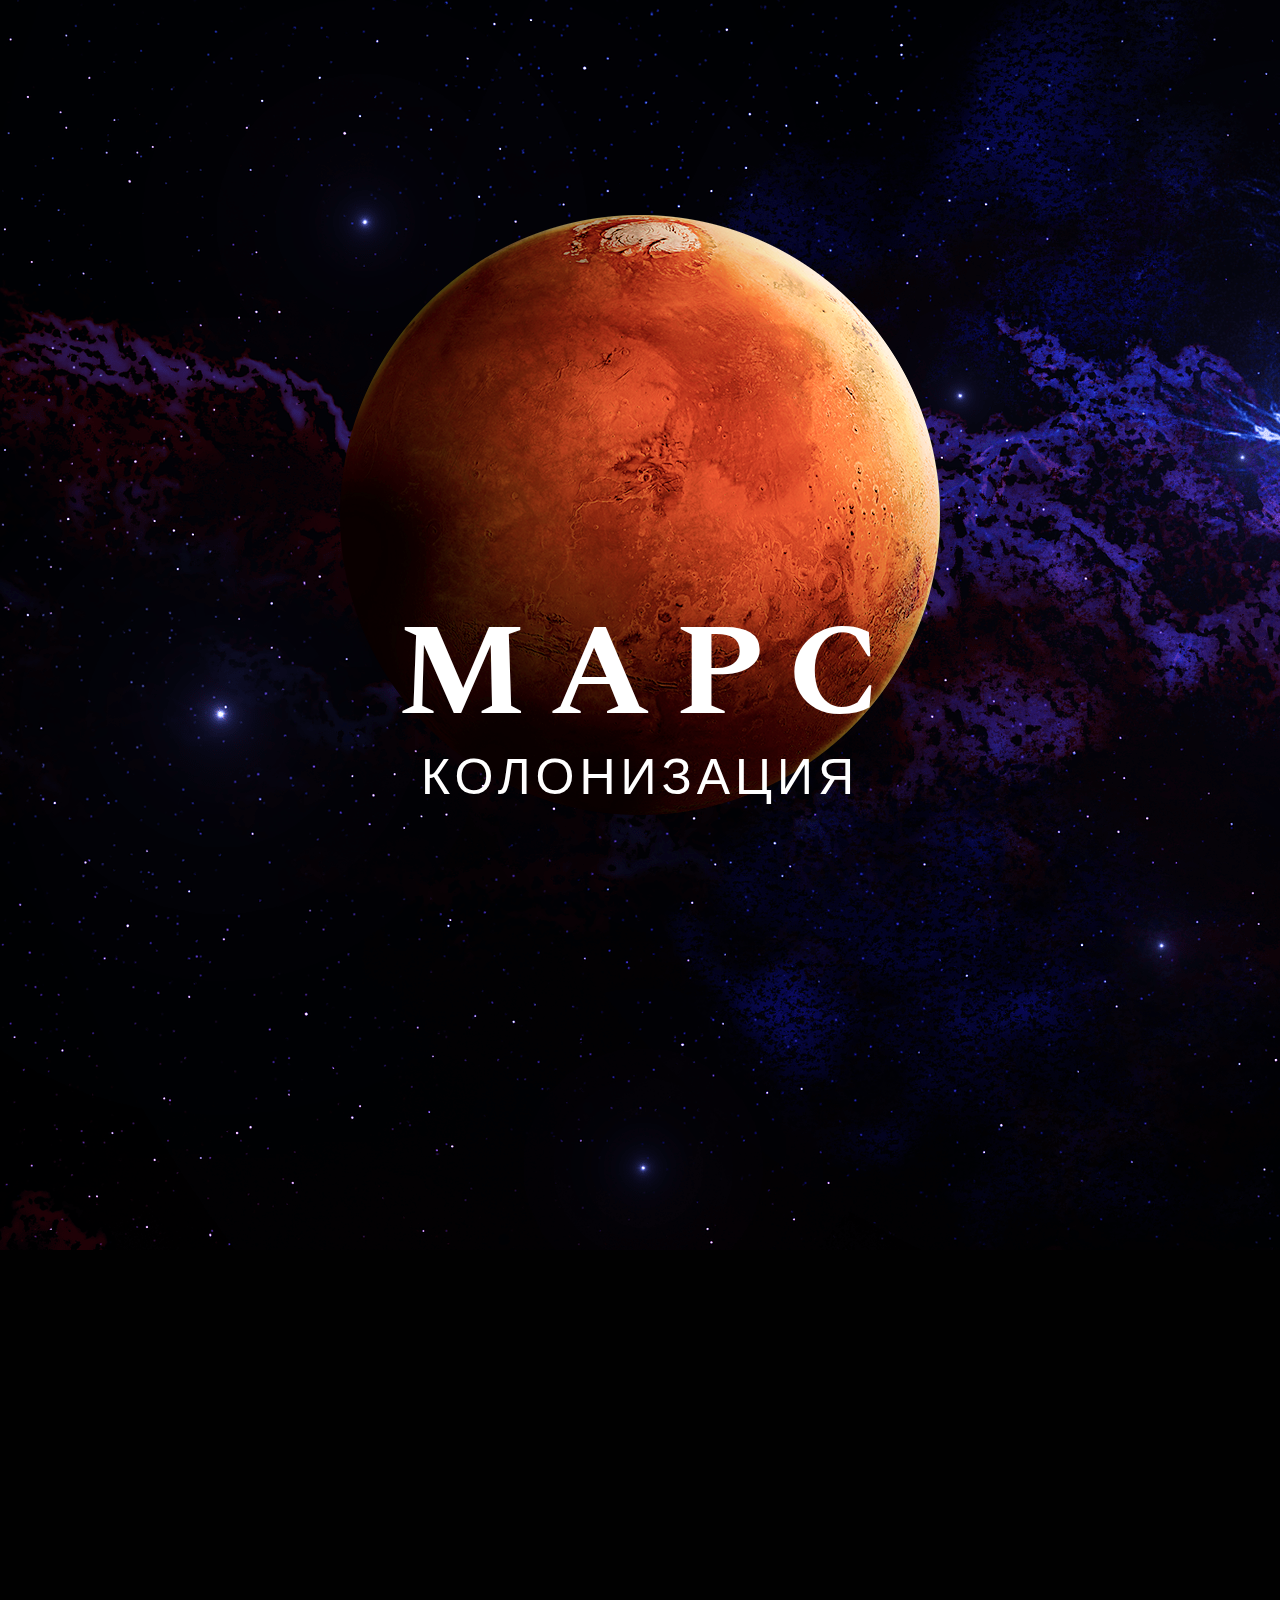
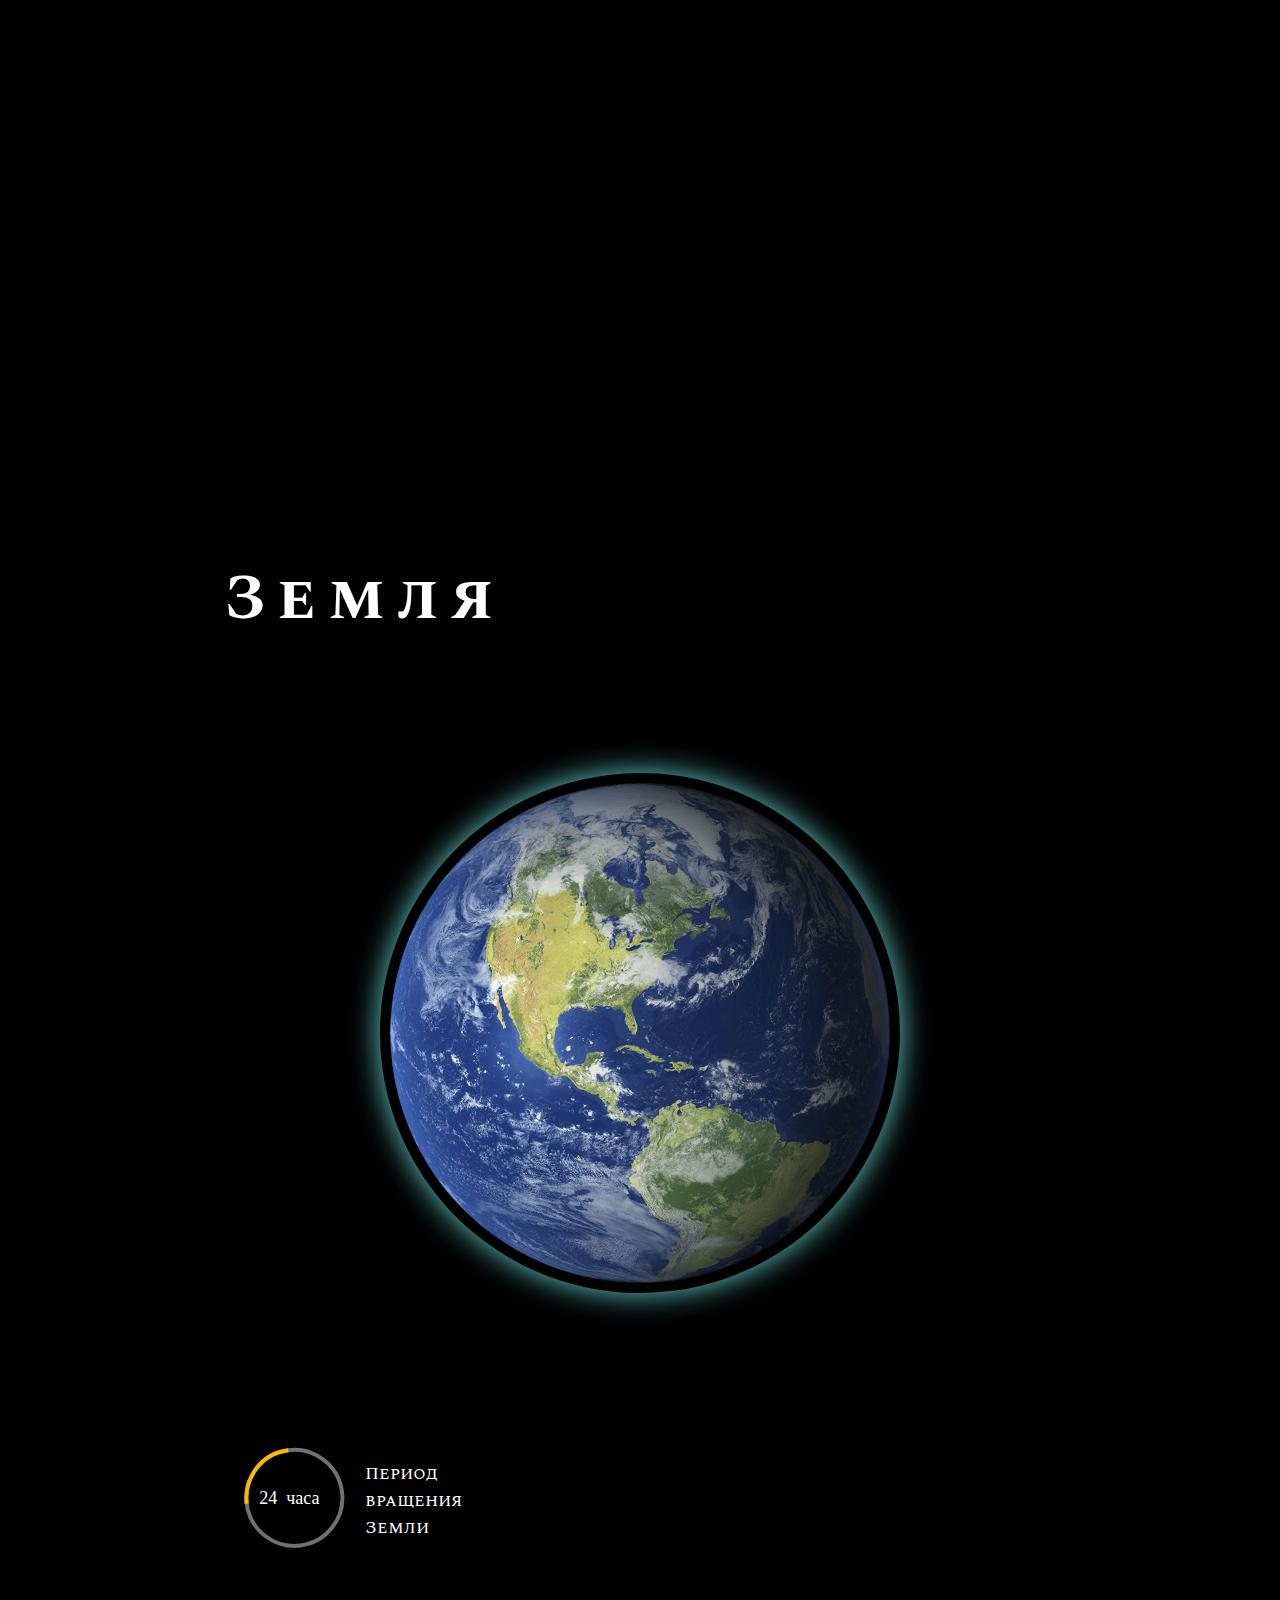
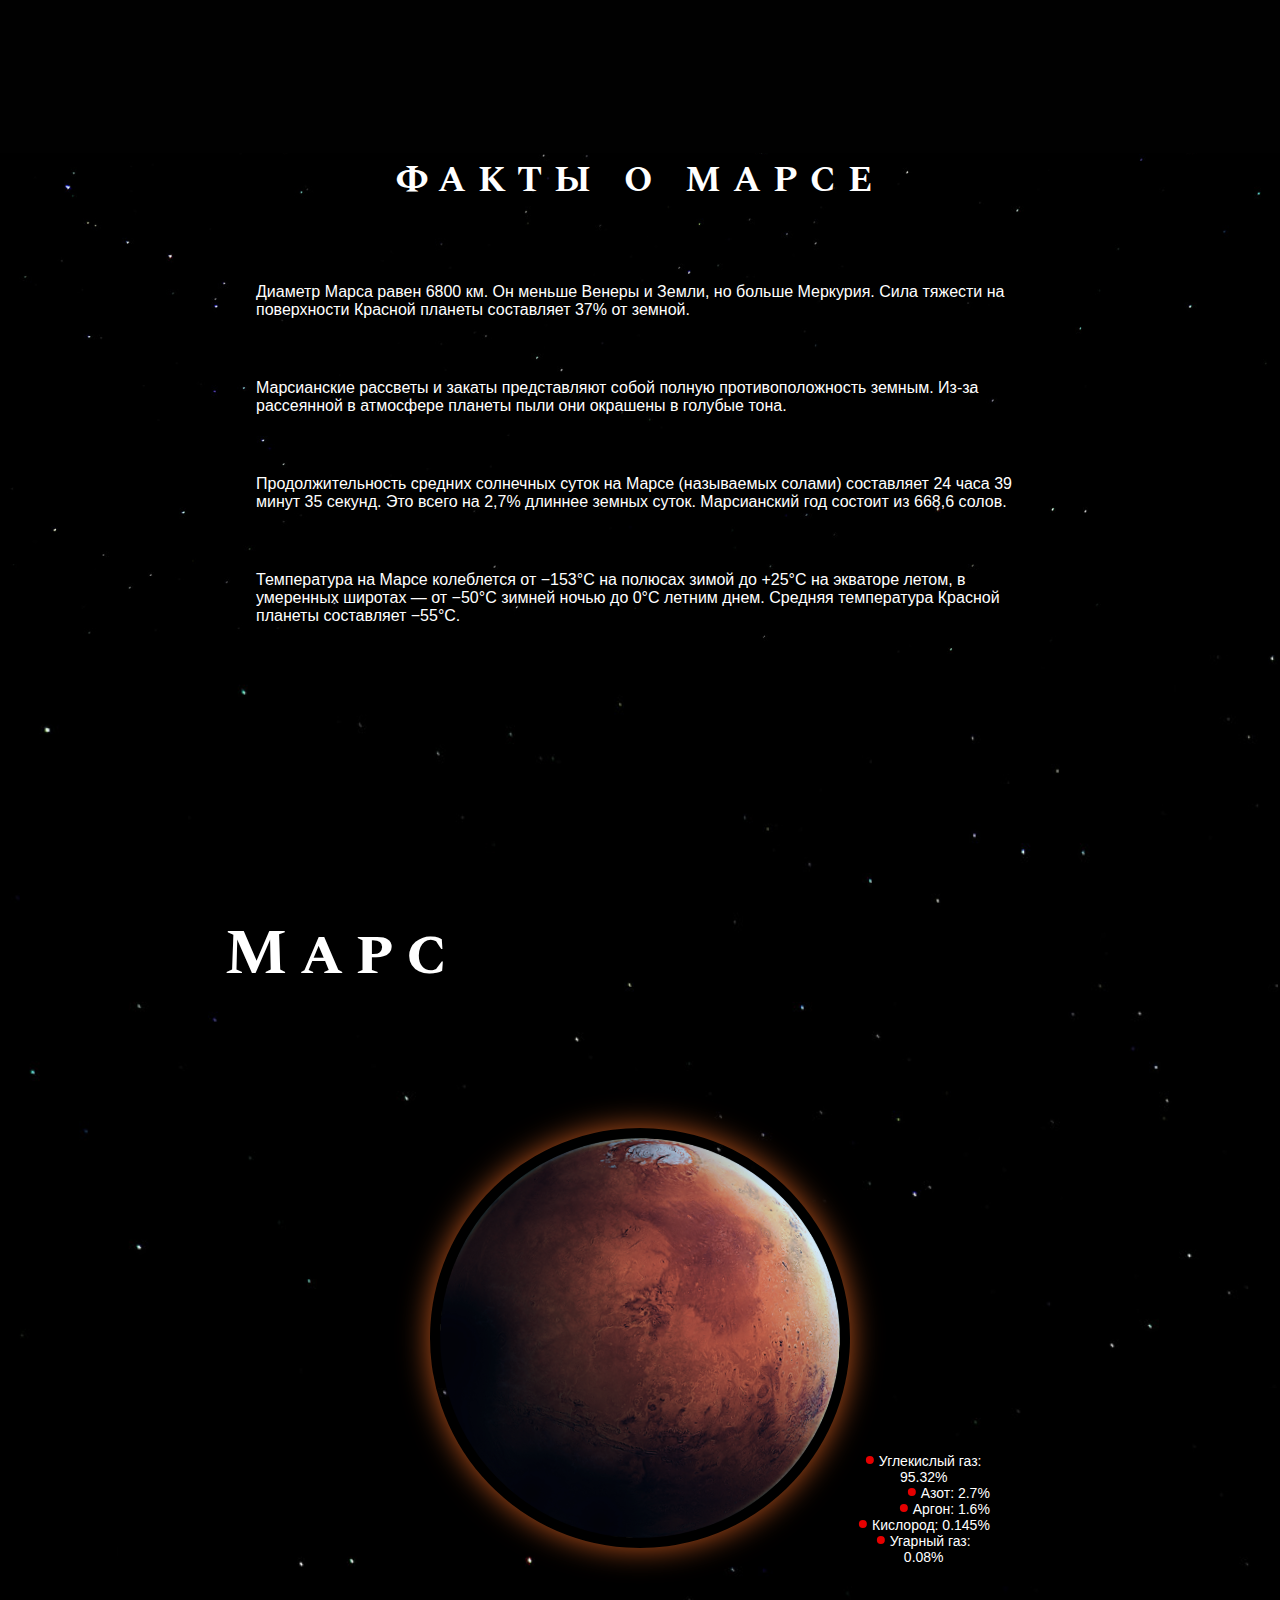
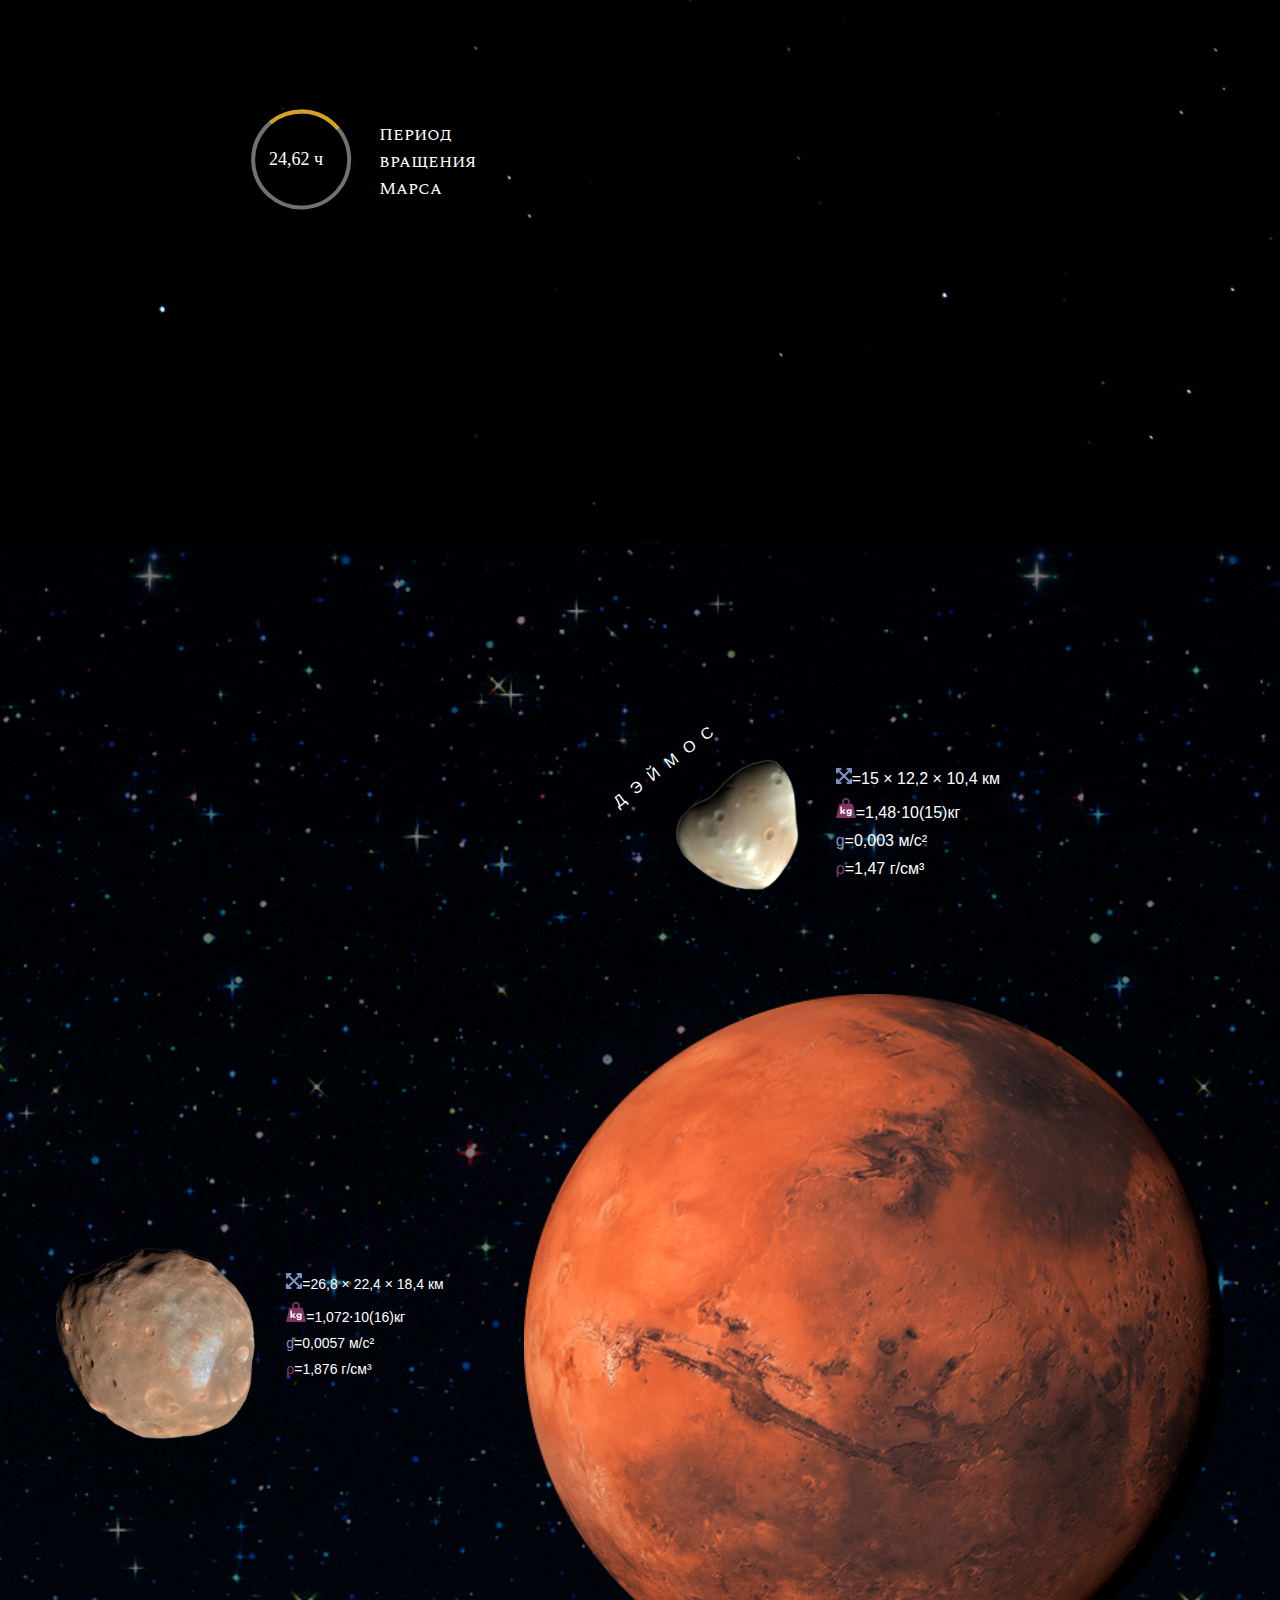
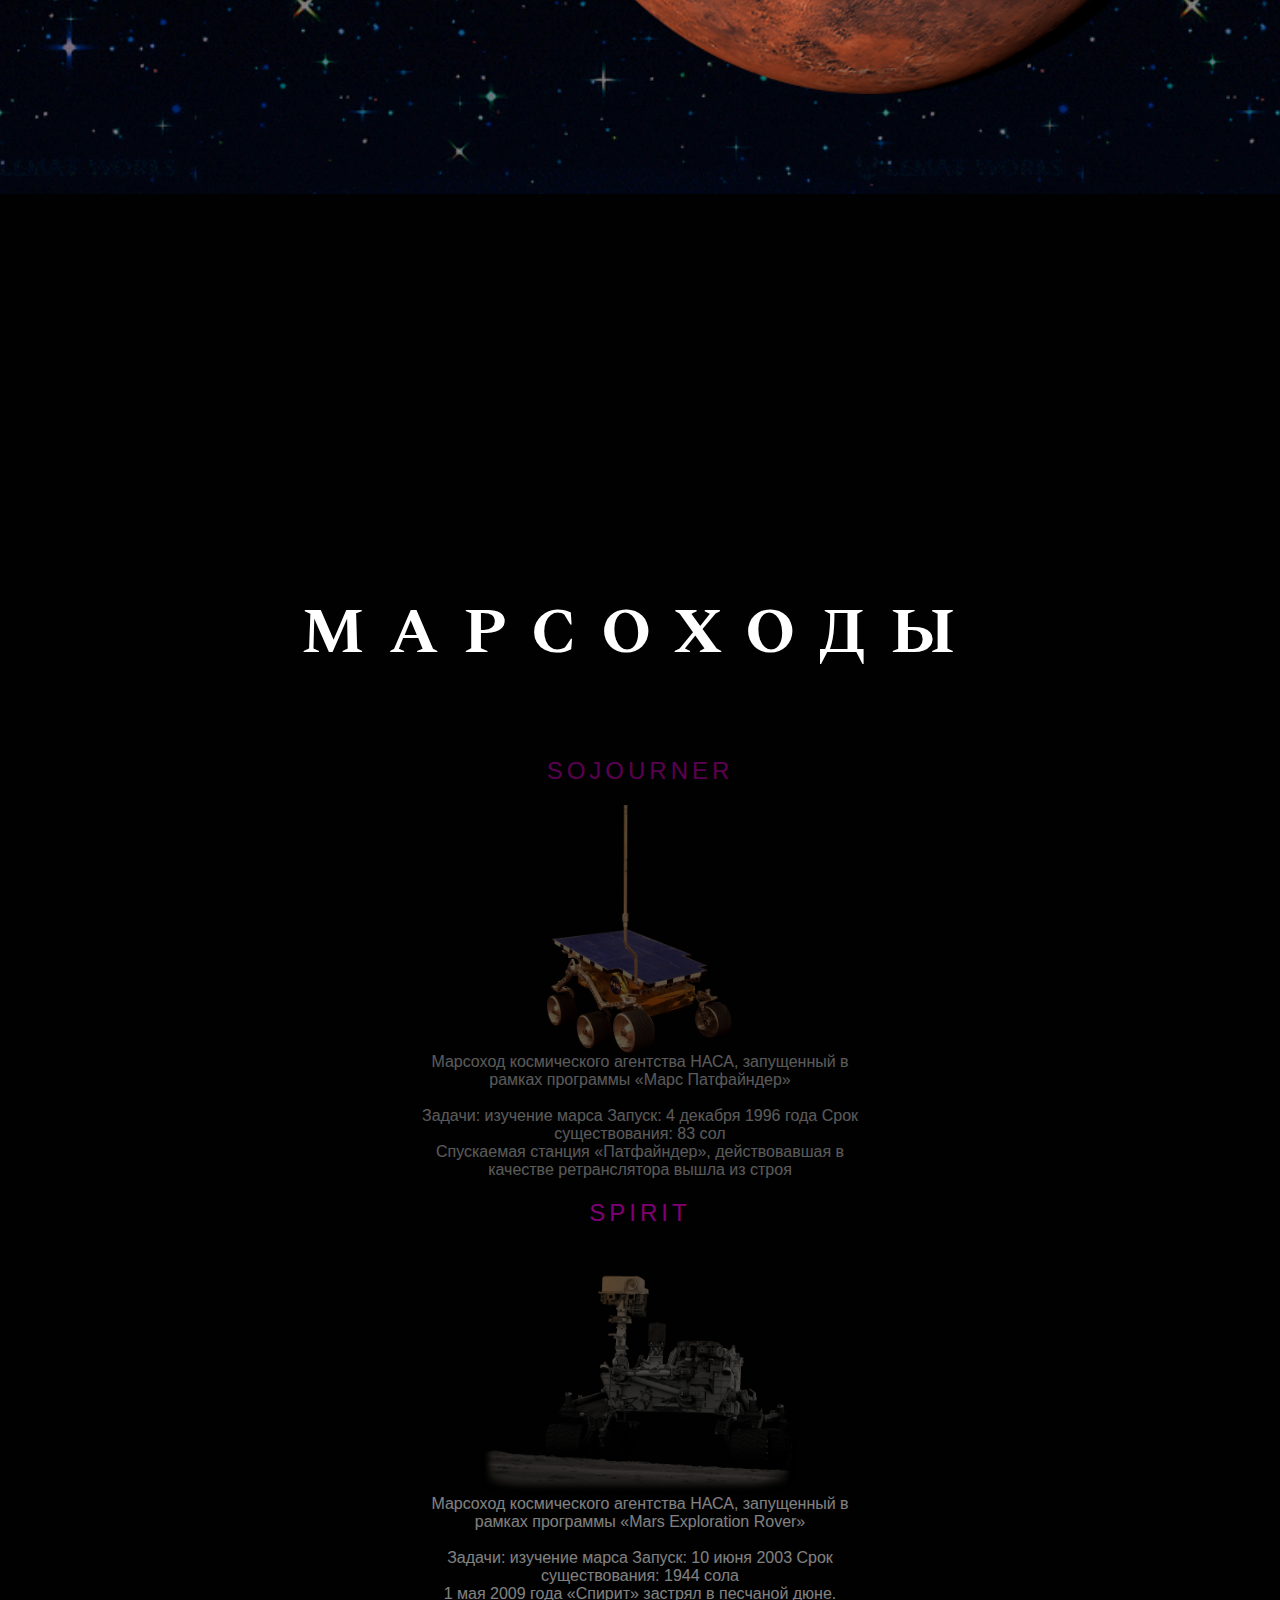
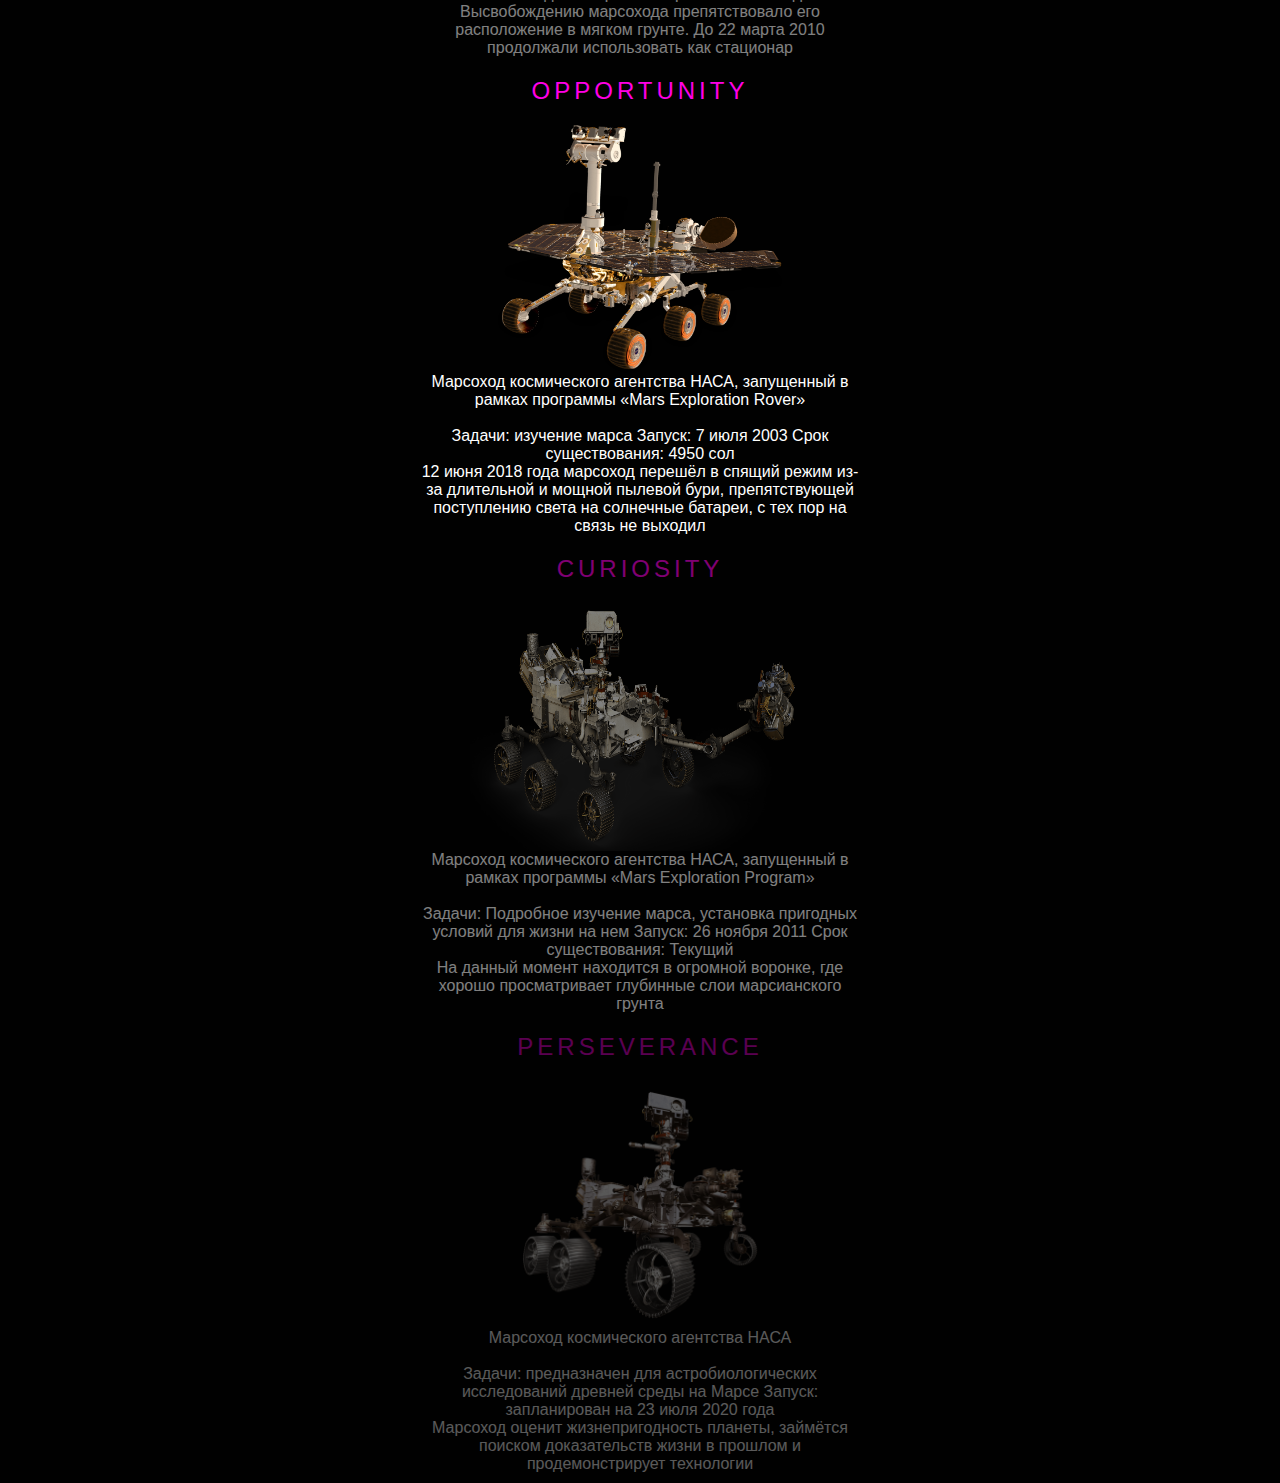
==== commit 89235133: "changed path" ====
--- a/inxex.html
+++ b/inxex.html
@@ -8,463 +8,14 @@
     
     <link rel="preconnect" href="https://fonts.gstatic.com">
     <link href="https://fonts.googleapis.com/css2?family=Spectral+SC:ital,wght@0,200;0,300;0,400;0,500;0,600;0,700;0,800;1,200;1,300;1,400;1,500;1,600;1,700;1,800&display=swap" rel="stylesheet">
-    <link rel="stylesheet" href="style.css">
-    <script src='jquery-3.5.1.min.js'></script>
-    <link rel="stylesheet" href="mobile.css" media="all and (max-width: 1525px)">
-    <script src='animation.js'></script>
+    <link rel="stylesheet" href="styles/css/style.css">
+    <script src='JS/jquery-3.5.1.min.js'></script>
+    <link rel="stylesheet" href="styles/css/media.css" media="all and (max-width: 1525px)">
+    <script src='JS/main.js'></script>
     
 
     
 </head>
-
-<!--      <script>
-         "use strict"
-        
-        $(document).ready(function(){
-            $(document).on('click', ".section3", function(){
-                console.log('asd');
-            })
-            
-            function rotateNoRandom(num){
-                return num;
-            }           
-     
-     
-            $(function(){
-                function func(button, rotate, speed){
-                    let num = 0
-                    setInterval(function(){
-                        num = num + rotate;
-                        $(button).css('transform', 'rotate('+rotateNoRandom(num)+'deg)')
-     
-                        if (num == 360){
-                            num = 0;
-                        }
-     
-                    }, speed)
-                }
-                func('#spin_hours', 2, 36)
-                func('#spin_hours2', 2, 36)
-                func('.earth', 0.1, 20)
-                func('.mars', 0.095, 20)
-            })
-     
-            
-            
-                
-            $(document).on('mouseover', '.test1', function(e){
-                $('.test1').css('opacity', '100%')
-                $('.test3').css('opacity', '50%')
-            })
-            
-            $(document).on('mouseout', '.test1', function(e){
-                $('.test1').css('opacity', '35%');
-            })
-            
-            $(document).on('mouseover', '.test2', function(e){
-                $('.test2').css('opacity', '100%')
-                $('.test3').css('opacity', '50%')
-            })
-            
-            $(document).on('mouseout', '.test2', function(e){
-                $('.test2').css('opacity', '50%');
-                
-            })
-            
-            $(document).on('mouseover', '.test3', function(e){
-                $('.test3').css('opacity', '100%')
-            })
-            
-            $(document).on('mouseout', '.test3', function(e){
-                $('.test2').css('opacity', '50%');
-            })
-            
-            $(document).on('mouseover', '.test4', function(e){
-                $('.test4').css('opacity', '100%')
-                $('.test3').css('opacity', '50%')
-            })
-            
-            $(document).on('mouseout', '.test4', function(e){
-                $('.test4').css('opacity', '50%');
-                
-            })
-            
-            $(document).on('mouseover', '.test5', function(e){
-                $('.test5').css('opacity', '100%')
-                $('.test3').css('opacity', '50%')
-            })
-     
-            $(document).on('mouseout', '.test5', function(e){
-                $('.test5').css('opacity', '35%');
-                
-            })
-            
-            $(document).on('mouseout', '.pre-section6', function(e){
-                $('.test3').css('opacity', '100%');
-            })
-            
-          
-            
-            
-            /*Анимация при скролле*/
-        
-            let earth_point = document.querySelector('.earth')
-            //$('document').on('click', 'window', animOnScroll)
-            window.addEventListener('scroll', animOnScroll)
-                function animOnScroll(){
-                    let earth_pointHeight = earth_point.offsetHeight; //получаем высоту объекта
-                    let earth_pointOffSet = offSet(earth_point).top //получаем позицию объекта, то на сколько объект находится ниже чем верх страницы
-                    let earth_pointStart = 4; //коэффициент, который будет регулировать момент старта анимации. Начинает при достижении 1/4 высоты окна браузера
-     
-                    let earth_pointItemPoint = window.innerHeight - earth_pointHeight / earth_pointStart
-     
-                    //бывают ситуации, когда анимированный объект выше по высоте окна браузера, тогда придется задать условие и немножко изменить формулу.
-                    if (earth_pointHeight > window.innerHeight){
-                        let earth_pointItemPoint = window.innerHeight - window.innerHeight / earth_pointStart
-                    }
-     
-                    if ((pageYOffset > (earth_pointOffSet - earth_pointItemPoint)) && (pageYOffset < (earth_pointOffSet + earth_pointHeight))){
-                        $(function(){
-                            $('#first-line').addClass('animations');
-                            $('#first-line').addClass('anim1');
-                            $('#second-line').addClass('animations');
-                            $('#second-line').addClass('anim2');
-                            $('#third-line').addClass('animations');
-                            $('#third-line').addClass('anim3');
-                            $('#fourth-line').addClass('animations');
-                            $('#fourth-line').addClass('anim4');
-                            $('#fifth-line').addClass('animations');
-                            $('#fifth-line').addClass('anim5');
-                            $('#sixth-line').addClass('animations');
-                            $('#sixth-line').addClass('anim6');
-                            $('#seventh-line').addClass('animations');
-                            $('#seventh-line').addClass('anim7');
-                            $('#eighth-line').addClass('animations');
-                            $('#eighth-line').addClass('anim8');
-                            
-                            if ($('#fifth-line').hasClass('anim5')){
-                                $('#fifth-line img').animate({
-                                    'opacity': 1
-                                }, 1500)
-                            }
-     
-                        })
-                    }
-                    else {
-                        $('#first-line').removeClass('animations');
-                        $('#first-line').removeClass('anim1');
-                        $('#second-line').removeClass('animations');
-                        $('#second-line').removeClass('anim2');
-                        $('#third-line').removeClass('animations');
-                        $('#third-line').removeClass('anim3');
-                        $('#fourth-line').removeClass('animations');
-                        $('#fourth-line').removeClass('anim4');
-                        $('#fifth-line').removeClass('animations');
-                        $('#fifth-line').removeClass('anim5');
-                        $('#sixth-line').removeClass('animations');
-                        $('#sixth-line').removeClass('anim6');
-                        $('#seventh-line').removeClass('animations');
-                        $('#seventh-line').removeClass('anim7');
-                        $('#eighth-line').removeClass('animations');
-                        $('#eighth-line').removeClass('anim8');
-                    }
-     
-                }
-            
-            let mars_point = document.querySelector('.mars')
-            window.addEventListener('scroll', animOnScroll2)
-            function animOnScroll2(){
-                let mars_pointHeight = mars_point.offsetHeight; //получаем высоту объекта
-                let mars_pointOffSet = offSet(mars_point).top //получаем позицию объекта, то на сколько объект находится ниже чем верх страницы
-                let mars_pointStart = 4; //коэффициент, который будет регулировать момент старта анимации. Начинает при достижении 1/4 высоты окна браузера
-     
-                let mars_pointItemPoint = window.innerHeight - mars_pointHeight / mars_pointStart
-     
-                //бывают ситуации, когда анимированный объект выше по высоте окна браузера, тогда придется задать условие и немножко изменить формулу.
-                if (mars_pointHeight > window.innerHeight){
-                    let mars_pointItemPoint = window.innerHeight - window.innerHeight / mars_pointStart
-                }
-     
-                if ((pageYOffset > (mars_pointOffSet - mars_pointItemPoint)) && (pageYOffset < (mars_pointOffSet + mars_pointHeight))){
-                    $(function(){
-                        
-                            $('#first-line-mars p').slideDown(800);
-                            $('#second-line-mars p').slideDown(1200);
-                            $('#third-line-mars p').slideDown(1600);
-                            $('#fourth-line-mars p').slideDown(2000);
-                            $('#fifth-line-mars p').slideDown(1000);
-                            $('#sixth-line-mars p').slideDown(1400);
-                            $('#seventh-line-mars p').slideDown(1800);
-                            $('#eighth-line-mars p').slideDown(2200);
-     
-     
-                            setTimeout(function(){
-                                $('#first-line-mars img').fadeIn(1000)
-                            }, 700)
-                            
-                                                    
-                            setTimeout(function(){
-                                $('#sixth-line-mars img').fadeIn(1000)
-                            }, 700)
-                            
-                    })
-                }
-                
-                else {
-     
-                        $('#first-line-mars p').slideUp(300);
-                        $('#second-line-mars p').slideUp(300);
-                        $('#third-line-mars p').slideUp(300);
-                        $('#fourth-line-mars p').slideUp(300);
-                        $('#fifth-line-mars p').slideUp(300);
-                        $('#sixth-line-mars p').slideUp(300);
-                        $('#seventh-line-mars p').slideUp(300);
-                        $('#eighth-line-mars p').slideUp(300); 
-                }
-                
-            }
-            
-            /*Section1 авто воспроизведение без скролла*/
-            $(function(){
-                $('.section1 h1').css('transform', 'translate(-48%, -50%)')
-                $('.section1 h2').css('transform', 'translate(-50%, -50%)')
-                $('.section1 img').css('top', '50%')
-            })
-            /*-----------------------------------------------------------*/
-            
-            window.addEventListener('scroll', animOnScroll3)
-            let first_point = document.querySelector('.pre-section1')
-            function animOnScroll3(){
-                const first_pointHeight = first_point.offsetHeight; //получаем высоту объекта
-                const first_pointOffSet = offSet(first_point).top //получаем позицию объекта, то на сколько объект находится ниже чем верх страницы
-                const first_pointStart = 4; //коэффициент, который будет регулировать момент старта анимации. Начинает при достижении 1/4 высоты окна браузера
-     
-                const first_pointItemPoint = window.innerHeight - first_pointHeight / first_pointStart
-     
-                //бывают ситуации, когда анимированный объект выше по высоте окна браузера, тогда придется задать условие и немножко изменить формулу.
-                if (first_pointHeight > window.innerHeight){
-                    let first_pointItemPoint = window.innerHeight - window.innerHeight / first_pointStart
-                }
-     
-                if ((pageYOffset > (first_pointOffSet - first_pointItemPoint)) && (pageYOffset < (first_pointOffSet + first_pointHeight))){
-                    $(function(){
-                        $('.section1 h1').css('transform', 'translate(-48%, -50%)')
-                        $('.section1 h2').css('transform', 'translate(-50%, -50%)')
-                        $('.section1 img').css('top', '50%')
-                    })
-                }
-                
-                else {
-                    $('.section1 h1').css('transform', 'translate(-150%, -50%)')
-                    $('.section1 h2').css('transform', 'translate(50%, -50%)')
-                    $('.section1 img').css('top', '20%')
-                }
-                
-            }
-        
-            
-            window.addEventListener('scroll', animOnScroll4)
-            let second_point = document.querySelector('.pre-section2')
-            function animOnScroll4(){
-                const second_pointHeight = second_point.offsetHeight; //получаем высоту объекта
-                const second_pointOffSet = offSet(second_point).top //получаем позицию объекта, то на сколько объект находится ниже чем верх страницы
-                const second_pointStart = 4; //коэффициент, который будет регулировать момент старта анимации. Начинает при достижении 1/4 высоты окна браузера
-     
-                const second_pointItemPoint = window.innerHeight - second_pointHeight / second_pointStart
-     
-                //бывают ситуации, когда анимированный объект выше по высоте окна браузера, тогда придется задать условие и немножко изменить формулу.
-                if (second_pointHeight > window.innerHeight){
-                    let second_pointItemPoint = window.innerHeight - window.innerHeight / second_pointStart
-                }
-     
-                if ((pageYOffset > (second_pointOffSet - second_pointItemPoint)) && (pageYOffset < (second_pointOffSet + second_pointHeight))){
-                    $(function(){
-                        
-                        $('.pre-section2').css('top', '50%')
-                        $('.pre-section2').css('visibility', 'visible')
-     
-                        
-                    })
-                }
-                
-                else {
-                    $('.pre-section2').css('top', '35%');
-                    $('.pre-section2').css('visibility', 'hidden')
-     
-                }
-                
-            }
-            
-            window.addEventListener('scroll', animOnScroll5)
-            let third_point = document.querySelector('.pre-section4')
-            function animOnScroll5(){
-                const third_pointHeight = third_point.offsetHeight; //получаем высоту объекта
-                const third_pointOffSet = offSet(third_point).top //получаем позицию объекта, то на сколько объект находится ниже чем верх страницы
-                const third_pointStart = 4; //коэффициент, который будет регулировать момент старта анимации. Начинает при достижении 1/4 высоты окна браузера
-     
-                const third_pointItemPoint = window.innerHeight - third_pointHeight / third_pointStart
-     
-                //бывают ситуации, когда анимированный объект выше по высоте окна браузера, тогда придется задать условие и немножко изменить формулу.
-                if (third_pointHeight > window.innerHeight){
-                    let third_pointItemPoint = window.innerHeight - window.innerHeight / third_pointStart
-                }
-     
-                if ((pageYOffset > (third_pointOffSet - third_pointItemPoint)) && (pageYOffset < (third_pointOffSet + third_pointHeight))){
-                    $(function(){
-                        
-                        $('.pre-section4').css('top', '50%')
-                        $('.pre-section4').css('visibility', 'visible')
-                        
-                    })
-                }
-                
-                else {
-                    $('.pre-section4').css('top', '35%');
-                    $('.pre-section4').css('visibility', 'hidden')
-                }
-                
-            }
-            
-            
-            
-            
-            
-     //            
-     //            
-     //    let isScrolling = false;
-     // 
-     //    window.addEventListener("scroll", throttleScroll, false);
-     // 
-     //    function throttleScroll(e) {
-     //      if (isScrolling == false) {
-     //        window.requestAnimationFrame(function() {
-     //          scrolling(e);
-     //          isScrolling = false;
-     //        });
-     //      }
-     //      isScrolling = true;
-     //    }
-     // 
-     //    document.addEventListener("DOMContentLoaded", scrolling, false);
-     // 
-     ////    var listItems = document.querySelectorAll("#mainContent ol li");
-     ////    var firstBox = document.querySelector("#firstBox");
-     ////    var secondBox = document.querySelector("#secondBox");
-     //            
-     //    let second_point = document.querySelector('.section2 h1')
-     // 
-     //    function scrolling(e) {
-     // 
-     //      if (isPartiallyVisible(second_point)) {
-     ////        firstBox.classList.add("active");
-     //        document.body.classList.add("colorOne");
-     //        document.body.classList.remove("colorTwo");
-     //        
-     //        $(second_point).fadeIn(1000)
-     //          
-     //      } else {
-     //        document.body.classList.remove("colorOne");
-     //        document.body.classList.remove("colorTwo");
-     //        
-     //        $(second_point).fadeOut(1000)
-     //      }
-     // 
-     //      if (isFullyVisible(second_point)) {
-     //
-     //      }
-     //
-     //    }
-     // 
-     //    function isPartiallyVisible(el) {
-     //      var elementBoundary = el.getBoundingClientRect();
-     // 
-     //      var top = elementBoundary.top;
-     //      var bottom = elementBoundary.bottom;
-     //      var height = elementBoundary.height;
-     // 
-     //      return ((top + height >= 0) && (height + window.innerHeight >= bottom));
-     //    }
-     // 
-     //    function isFullyVisible(el) {
-     //      var elementBoundary = el.getBoundingClientRect();
-     // 
-     //      var top = elementBoundary.top;
-     //      var bottom = elementBoundary.bottom;
-     // 
-     //      return ((top >= 0) && (bottom <= window.innerHeight));
-     //    }
-     //            
-            
-            
-            
-            
-            
-            
-            
-            
-            
-            
-            
-            
-            
-            
-            
-            
-            
-            
-            
-            
-            
-            
-            
-            //как раз таки данная функция позволяет высчитать позицию объекта.
-            function offSet(el){
-                const rect = el.getBoundingClientRect(),
-                    scrollLeft = window.pageXOffset || document.documentElement.scrollLeft,
-                    scrollTop = window.pageYOffset || document.documentElement.scrollTop;
-                return {top: rect.top + scrollTop, left: rect.left + scrollLeft}
-            }
-            
-     //            animOnScroll()
-     //            animOnScroll2()
-     //            animOnScroll3()
-     //            animOnScroll4()
-            
-     
-            
-            
-            /*---------------------------------------------------------------------------*/
-            
-            
-            
-            
-            
-            
-            
-            /*Блок смены цвета буквы*/
-            
-            let mSpan = document.querySelector('#mSpan')
-            
-            function randomColor(){
-                let random = Math.floor(Math.random() * 16581375).toString(16);
-                if (!((random > 0) && (random < 707070))){
-                    return random;
-                }
-            }
-            
-            setInterval(function(){
-               mSpan.style.color = '#' + randomColor();     
-            }, 1750)
-            
-            /*--------------------------------------------------------*/
-            
-     
-     
-        })
-     
-            
-         </script>  -->  
-
 
 <body>
     <div class='dws-wrapper'>
--- a/styles/css/style.css
+++ b/styles/css/style.css
@@ -0,0 +1,1273 @@
+@charset "UTF-8";
+body {
+  background-color: #010101;
+  color: #fff;
+  margin: 0;
+  padding: 0;
+  font-family: Montserrat, arial, sans-serif;
+}
+
+h1 {
+  font-family: 'Spectral SC', serif;
+  text-transform: uppercase;
+  font-size: 130px;
+  letter-spacing: 24px;
+}
+
+h2 {
+  font-size: 50px;
+  letter-spacing: 5px;
+  font-family: Montserrat, arial;
+  font-weight: 100;
+}
+
+ul,
+li {
+  margin: 0;
+  padding: 0;
+  list-style: none;
+}
+
+*,
+::after,
+::before {
+  margin: 0;
+}
+
+.dws-wrapper {
+  height: 100%;
+  max-width: 1920px;
+  margin: auto;
+}
+
+.section1 {
+  background-image: url(../../img/space-1490668_1920.png);
+  height: 1250px;
+  width: 100%;
+  margin: auto;
+  display: -webkit-box;
+  display: -ms-flexbox;
+  display: flex;
+  -webkit-box-pack: center;
+      -ms-flex-pack: center;
+          justify-content: center;
+  text-align: center;
+  -webkit-user-select: none;
+     -moz-user-select: none;
+      -ms-user-select: none;
+          user-select: none;
+}
+
+.section1 img {
+  width: 600px;
+  position: absolute;
+  -webkit-transform: translateY(120deg);
+          transform: translateY(120deg);
+  -webkit-transition: 1.2s ease;
+  transition: 1.2s ease;
+  top: 20%;
+  left: 50%;
+  -webkit-transform: translate(-50%, -50%);
+          transform: translate(-50%, -50%);
+  -webkit-transition: 1.5s ease;
+  transition: 1.5s ease;
+}
+
+.section1 h1 {
+  text-transform: uppercase;
+  position: absolute;
+  top: 76%;
+  left: 50%;
+  -webkit-transform: translate(-150%, -50%);
+          transform: translate(-150%, -50%);
+  -webkit-transition: 1.5s ease;
+  transition: 1.5s ease;
+}
+
+.section1 h2 {
+  text-transform: uppercase;
+  position: absolute;
+  top: 93%;
+  left: 50%;
+  -webkit-transform: translate(50%, -50%);
+          transform: translate(50%, -50%);
+  -webkit-transition: 1.5s ease;
+  transition: 1.5s ease;
+}
+
+.pre-section1 {
+  position: relative;
+  max-height: 610px;
+  margin-top: 210px;
+}
+
+.section2 {
+  width: 100%;
+  height: 600px;
+  text-align: center;
+  position: relative;
+}
+
+.section2::before {
+  content: "";
+  display: block;
+  position: absolute;
+  opacity: 1;
+  width: 100%;
+  height: 100%;
+  z-index: 1;
+  left: 0;
+  top: 0;
+  background-image: url(../../img/2k_stars_milky_way1.png);
+  background-position: 100%;
+  background-size: cover;
+}
+
+.section2 h1 {
+  font-size: 64px;
+  letter-spacing: 12px;
+}
+
+.pre-section2 {
+  visibility: hidden;
+  position: absolute;
+  top: 35%;
+  left: 50%;
+  z-index: 999;
+  -webkit-transform: translate(-50%, -50%);
+          transform: translate(-50%, -50%);
+  -webkit-transition: .5s ease;
+  transition: .5s ease;
+  width: 70%;
+  display: -webkit-box;
+  display: -ms-flexbox;
+  display: flex;
+  -webkit-box-orient: vertical;
+  -webkit-box-direction: normal;
+      -ms-flex-direction: column;
+          flex-direction: column;
+  margin: auto;
+}
+
+.pre-section2 ul li {
+  font-size: 24px;
+}
+
+.pre-section2 ul li::before {
+  content: "";
+  display: block;
+  width: 20px;
+  height: 20px;
+  border-radius: 10px;
+  margin: 26px auto 15px;
+  background-color: #DB00FF;
+}
+
+.section3 {
+  width: 100%;
+  margin: auto;
+  padding-top: 300px;
+  position: relative;
+  -webkit-transition: 1s;
+  transition: 1s;
+}
+
+.section3:hover {
+  -webkit-box-shadow: 0 0 100px #05083e;
+          box-shadow: 0 0 100px #05083e;
+  -webkit-transition: 1s;
+  transition: 1s;
+}
+
+.section3::before {
+  content: "";
+  display: block;
+  position: absolute;
+  opacity: 1;
+  width: 100%;
+  height: 100%;
+  z-index: 0;
+  left: 0;
+  top: 0;
+  background-image: url(../../img/2k_stars_milky_way1.png);
+  background-position: 100%;
+  -webkit-transform: rotate(30eg);
+          transform: rotate(30eg);
+  background-size: cover;
+}
+
+.pre-section3_1 {
+  width: 65%;
+  margin: auto;
+}
+
+.pre-section3 {
+  display: -webkit-box;
+  display: -ms-flexbox;
+  display: flex;
+  -webkit-box-orient: vertical;
+  -webkit-box-direction: normal;
+      -ms-flex-direction: column;
+          flex-direction: column;
+  -webkit-box-pack: center;
+      -ms-flex-pack: center;
+          justify-content: center;
+  text-align: center;
+}
+
+.pre-section3 h1 {
+  text-align: start;
+  margin-bottom: 125px;
+  font-size: 64px;
+  letter-spacing: 12px;
+  text-transform: none;
+  z-index: 999;
+}
+
+.pre-section3 p:nth-child(odd) {
+  font-size: 24px;
+  font-family: 'Spectral SC';
+  text-align: start;
+}
+
+.pre-section3 p:nth-child(odd)::after {
+  content: "";
+  display: block;
+  background-color: aqua;
+  margin-bottom: 10px;
+  margin: auto;
+}
+
+.pre-section3 p:nth-child(even) {
+  margin-top: 5px;
+  font-size: 20px;
+  font-family: Montserrat;
+  text-align: start;
+}
+
+.img-container {
+  position: relative;
+}
+
+.earth {
+  position: relative;
+  z-index: 2;
+  width: 700px;
+  height: 700px;
+  padding: 10px;
+  /* Поля */
+  -webkit-box-shadow: 0 0 30px #64d2d0;
+          box-shadow: 0 0 30px #64d2d0;
+  border-radius: 50%;
+}
+
+.span {
+  position: absolute;
+  z-index: 0;
+  top: 50%;
+  left: 50%;
+  -webkit-transform: translate(-50%, -50%);
+          transform: translate(-50%, -50%);
+  width: 975px;
+  height: 975px;
+  border-radius: 50%;
+}
+
+/*1-я линия*/
+#first-line {
+  position: absolute;
+  top: 20%;
+  left: 14.4%;
+  -webkit-transform: translate(-100%, -50%);
+          transform: translate(-100%, -50%);
+  opacity: 0;
+  -webkit-transition: all 1s ease 0s;
+  transition: all 1s ease 0s;
+}
+
+#first-line p:nth-child(even) {
+  padding-left: 55px;
+}
+
+#first-line p:nth-child(odd)::after {
+  width: 50px;
+  height: 2px;
+  -webkit-transition: 3s;
+  transition: 3s;
+}
+
+#first-line.anim1 p:nth-child(odd)::after {
+  width: 350px;
+  height: 2px;
+  -webkit-transition: 3s;
+  transition: 3s;
+}
+
+#second-line {
+  position: absolute;
+  top: 40%;
+  left: 11.6%;
+  -webkit-transform: translate(-100%, -50%);
+          transform: translate(-100%, -50%);
+  opacity: 0;
+  -webkit-transition: all 1s ease 0s;
+  transition: all 1s ease 0s;
+}
+
+#second-line p:nth-child(odd)::after {
+  width: 50px;
+  height: 2px;
+  -webkit-transition: 3s;
+  transition: 3s;
+}
+
+#second-line.anim2 p:nth-child(odd)::after {
+  width: 285px;
+  height: 2px;
+  -webkit-transition: 3s;
+  transition: 3s;
+}
+
+#third-line {
+  position: absolute;
+  top: 60%;
+  left: 11.7%;
+  -webkit-transform: translate(-100%, -50%);
+          transform: translate(-100%, -50%);
+  opacity: 0;
+  -webkit-transition: all 1s ease 0s;
+  transition: all 1s ease 0s;
+}
+
+#third-line p:nth-child(odd)::after {
+  width: 50px;
+  height: 2px;
+}
+
+#third-line.anim3 p:nth-child(odd)::after {
+  width: 290px;
+  height: 2px;
+  -webkit-transition: 3s;
+  transition: 3s;
+}
+
+#fourth-line {
+  position: absolute;
+  top: 80%;
+  left: 14.7%;
+  -webkit-transform: translate(-100%, -50%);
+          transform: translate(-100%, -50%);
+  z-index: 1;
+  opacity: 0;
+  -webkit-transition: all 1s ease 0s;
+  transition: all 1s ease 0s;
+}
+
+#fourth-line p:nth-child(odd)::after {
+  width: 50px;
+  height: 2px;
+}
+
+#fourth-line.anim4 p:nth-child(odd)::after {
+  width: 365px;
+  height: 2px;
+  -webkit-transition: 3s;
+  transition: 3s;
+}
+
+#fifth-line {
+  position: absolute;
+  top: 20%;
+  left: 85.6%;
+  -webkit-transform: translate(100%, -50%);
+          transform: translate(100%, -50%);
+  z-index: 1;
+  opacity: 0;
+  -webkit-transition: 1s ease;
+  transition: 1s ease;
+}
+
+#fifth-line p {
+  text-align: end;
+}
+
+#fifth-line p:nth-child(odd)::after {
+  width: 50px;
+  height: 2px;
+}
+
+#fifth-line.anim5 p:nth-child(odd)::after {
+  width: 350px;
+  height: 2px;
+  -webkit-transition: 3s;
+  transition: 3s;
+}
+
+#fifth-line img {
+  position: absolute;
+  top: 50%;
+  left: 48%;
+  -webkit-transform: translate(-50%, -50%);
+          transform: translate(-50%, -50%);
+  -webkit-transition: .1s;
+  transition: .1s;
+  opacity: 0;
+}
+
+#sixth-line {
+  position: absolute;
+  top: 40%;
+  left: 88.4%;
+  -webkit-transform: translate(100%, -50%);
+          transform: translate(100%, -50%);
+  z-index: 1;
+  opacity: 0;
+  -webkit-transition: all 1s ease 0s;
+  transition: all 1s ease 0s;
+}
+
+#sixth-line p {
+  text-align: end;
+}
+
+#sixth-line p:nth-child(odd)::after {
+  width: 50px;
+  height: 2px;
+  background-color: #EBFF00;
+  opacity: 0.75;
+}
+
+#sixth-line.anim6 p:nth-child(odd)::after {
+  width: 285px;
+  height: 2px;
+  -webkit-transition: 3s;
+  transition: 3s;
+}
+
+#seventh-line {
+  position: absolute;
+  top: 60%;
+  left: 88.3%;
+  -webkit-transform: translate(100%, -50%);
+          transform: translate(100%, -50%);
+  z-index: 1;
+  opacity: 0;
+  -webkit-transition: all 1s ease 0s;
+  transition: all 1s ease 0s;
+}
+
+#seventh-line p {
+  text-align: end;
+}
+
+#seventh-line p:nth-child(odd)::after {
+  width: 50px;
+  height: 2px;
+}
+
+#seventh-line.anim7 p:nth-child(odd)::after {
+  width: 290px;
+  height: 2px;
+  -webkit-transition: 3s;
+  transition: 3s;
+}
+
+#eighth-line {
+  position: absolute;
+  top: 80%;
+  left: 85.3%;
+  -webkit-transform: translate(100%, -50%);
+          transform: translate(100%, -50%);
+  z-index: 1;
+  opacity: 0;
+  -webkit-transition: all 1s ease 0s;
+  transition: all 1s ease 0s;
+}
+
+#eighth-line p {
+  text-align: end;
+}
+
+#eighth-line p:nth-child(odd)::after {
+  width: 50px;
+  height: 2px;
+}
+
+#eighth-line.anim8 p:nth-child(odd)::after {
+  width: 365px;
+  height: 2px;
+  -webkit-transition: 3s;
+  transition: 3s;
+}
+
+#component {
+  margin-top: 130px;
+  display: -webkit-box;
+  display: -ms-flexbox;
+  display: flex;
+  -webkit-box-pack: start;
+      -ms-flex-pack: start;
+          justify-content: flex-start;
+  -ms-flex-wrap: wrap;
+      flex-wrap: wrap;
+  -webkit-box-align: center;
+      -ms-flex-align: center;
+          align-items: center;
+  z-index: 999;
+}
+
+#component p {
+  width: 10%;
+  font-size: 18px;
+}
+
+#pre-component {
+  position: relative;
+}
+
+.hours {
+  font-family: Montserrat, sans-serif;
+  position: absolute;
+  top: 45%;
+  left: 30%;
+  -webkit-transform: translate(-50%, -50%);
+          transform: translate(-50%, -50%);
+}
+
+/*------------------------Section 4---------------------------------*/
+.section4 {
+  background-size: 100%;
+  z-index: 999;
+  height: 800px;
+  width: 100%;
+  margin: auto;
+  margin-top: 180px;
+  padding-bottom: 125px;
+  position: relative;
+}
+
+.section4::before {
+  content: "";
+  display: block;
+  position: absolute;
+  opacity: 1;
+  width: 100%;
+  height: 100%;
+  z-index: 1;
+  left: 0;
+  top: 0;
+  background-image: url(../../img/TexturesCom_Skies0258_1_M.jpg);
+  background-position: 100%;
+  background-size: cover;
+}
+
+.pre-section4 {
+  z-index: 999;
+  visibility: hidden;
+  position: absolute;
+  top: 35%;
+  left: 50%;
+  -webkit-transform: translate(-50%, -50%);
+          transform: translate(-50%, -50%);
+  -webkit-transition: .5s ease;
+  transition: .5s ease;
+  width: 70%;
+  display: -webkit-box;
+  display: -ms-flexbox;
+  display: flex;
+  margin: 0;
+  padding: 0;
+  -webkit-box-orient: vertical;
+  -webkit-box-direction: normal;
+      -ms-flex-direction: column;
+          flex-direction: column;
+  -webkit-box-pack: center;
+      -ms-flex-pack: center;
+          justify-content: center;
+}
+
+.pre-section4 h1 {
+  text-align: center;
+  font-size: 64px;
+  letter-spacing: 12px;
+  margin-bottom: 45px;
+}
+
+.flex-cont {
+  display: -webkit-box;
+  display: -ms-flexbox;
+  display: flex;
+  -ms-flex-wrap: wrap;
+      flex-wrap: wrap;
+  -webkit-box-pack: center;
+      -ms-flex-pack: center;
+          justify-content: center;
+}
+
+.flex-cont div {
+  width: 35%;
+  margin: 40px 80px;
+  font-size: 24px;
+}
+
+.section4_2 {
+  width: 100%;
+  margin: auto;
+  padding-top: 250px;
+  padding-bottom: 300px;
+  position: relative;
+  -webkit-transition: 1s;
+  transition: 1s;
+}
+
+.section4_2:hover {
+  -webkit-box-shadow: 0 10px 60px #5c3573;
+          box-shadow: 0 10px 60px #5c3573;
+  -webkit-transition: 1s;
+  transition: 1s;
+  z-index: 1;
+}
+
+.section4_2::before {
+  content: "";
+  display: block;
+  position: absolute;
+  opacity: 1;
+  width: 100%;
+  height: 100%;
+  z-index: 0;
+  left: 0;
+  top: 0;
+  background-image: url(../../img/TexturesCom_Skies0258_1_M.jpg);
+  -webkit-transform: rotate(180deg);
+          transform: rotate(180deg);
+  background-position: 100%;
+  background-size: cover;
+  -webkit-transform: scale(-1, 1);
+          transform: scale(-1, 1);
+}
+
+.hours2 {
+  left: 34%;
+}
+
+.pre-section4_1 {
+  width: 65%;
+  margin: auto;
+  display: -webkit-box;
+  display: -ms-flexbox;
+  display: flex;
+  -webkit-box-orient: vertical;
+  -webkit-box-direction: normal;
+      -ms-flex-direction: column;
+          flex-direction: column;
+  -webkit-box-pack: center;
+      -ms-flex-pack: center;
+          justify-content: center;
+  text-align: center;
+}
+
+.pre-section4_1 h1 {
+  text-align: start;
+  margin-bottom: 125px;
+  font-size: 64px;
+  letter-spacing: 12px;
+  text-transform: none;
+  z-index: 999;
+}
+
+.pre-section4_1 p:nth-child(odd) {
+  font-size: 24px;
+  font-family: 'Spectral SC';
+  text-align: start;
+}
+
+.pre-section4_1 p:nth-child(odd)::after {
+  content: "";
+  display: block;
+  background-color: aqua;
+  margin-bottom: 10px;
+  margin: auto;
+}
+
+.pre-section4_1 p:nth-child(even) {
+  margin-top: 5px;
+  font-size: 20px;
+  font-family: Montserrat;
+  text-align: start;
+}
+
+.pre-section4_2 h1 {
+  -webkit-user-select: none;
+     -moz-user-select: none;
+      -ms-user-select: none;
+          user-select: none;
+}
+
+.pre-section4_2 img {
+  -webkit-user-select: none;
+     -moz-user-select: none;
+      -ms-user-select: none;
+          user-select: none;
+}
+
+.pre-section4_2 p:nth-child(odd) {
+  font-size: 18px;
+}
+
+.pre-section4_2 p:nth-child(odd)::after {
+  background-color: #c0644b;
+}
+
+.pre-section4_2 p:nth-child(even) {
+  font-size: 18px;
+}
+
+.span2 {
+  position: absolute;
+  z-index: 0;
+  top: 50%;
+  left: 50%;
+  -webkit-transform: translate(-50%, -50%);
+          transform: translate(-50%, -50%);
+}
+
+.span2::before {
+  width: 850px;
+  height: 820px;
+  content: '';
+  display: block;
+  border-radius: 50%;
+}
+
+.span3 {
+  position: absolute;
+  z-index: 0;
+  top: 50%;
+  left: 50%;
+  -webkit-transform: translate(-50%, -50%);
+          transform: translate(-50%, -50%);
+}
+
+.span3::before {
+  width: 980px;
+  height: 950px;
+  content: '';
+  display: block;
+  border-radius: 50%;
+}
+
+#first-line-mars {
+  position: absolute;
+  top: 20%;
+  left: 15.9%;
+  -webkit-transform: translate(-50%, -50%);
+          transform: translate(-50%, -50%);
+}
+
+#first-line-mars p {
+  display: none;
+}
+
+#first-line-mars p:nth-child(even) {
+  padding-left: 55px;
+}
+
+#first-line-mars p:nth-child(odd)::after {
+  width: 395px;
+  height: 2px;
+  background-color: #fff;
+  opacity: 0.75;
+}
+
+#first-line-mars img {
+  position: absolute;
+  z-index: 1;
+  top: 50%;
+  left: 60%;
+  -webkit-transform: translate(-50%, -50%);
+          transform: translate(-50%, -50%);
+  display: none;
+}
+
+#second-line-mars {
+  position: absolute;
+  top: 40%;
+  left: 13.4%;
+  -webkit-transform: translate(-50%, -50%);
+          transform: translate(-50%, -50%);
+}
+
+#second-line-mars p {
+  display: none;
+}
+
+#second-line-mars p:nth-child(odd)::after {
+  width: 335px;
+  height: 2px;
+}
+
+#third-line-mars {
+  position: absolute;
+  top: 60%;
+  left: 13.4%;
+  -webkit-transform: translate(-50%, -50%);
+          transform: translate(-50%, -50%);
+}
+
+#third-line-mars p {
+  display: none;
+}
+
+#third-line-mars p:nth-child(odd)::after {
+  width: 335px;
+  height: 2px;
+}
+
+#fourth-line-mars {
+  position: absolute;
+  top: 80%;
+  left: 15.9%;
+  -webkit-transform: translate(-50%, -50%);
+          transform: translate(-50%, -50%);
+  z-index: 1;
+}
+
+#fourth-line-mars p {
+  display: none;
+}
+
+#fourth-line-mars p:nth-child(odd)::after {
+  width: 395px;
+  height: 2px;
+}
+
+#fifth-line-mars {
+  position: absolute;
+  top: 20%;
+  left: 84.1%;
+  -webkit-transform: translate(-50%, -50%);
+          transform: translate(-50%, -50%);
+  z-index: 1;
+}
+
+#fifth-line-mars p {
+  text-align: end;
+  display: none;
+}
+
+#fifth-line-mars p:nth-child(odd)::after {
+  width: 395px;
+  height: 2px;
+}
+
+#fifth-line-mars img {
+  position: absolute;
+  top: 50%;
+  left: 53%;
+  -webkit-transform: translate(-50%, -50%);
+          transform: translate(-50%, -50%);
+}
+
+#sixth-line-mars {
+  position: absolute;
+  top: 40%;
+  left: 86.6%;
+  -webkit-transform: translate(-50%, -50%);
+          transform: translate(-50%, -50%);
+  z-index: 1;
+}
+
+#sixth-line-mars p {
+  text-align: end;
+  display: none;
+}
+
+#sixth-line-mars p:nth-child(odd)::after {
+  width: 335px;
+  height: 2px;
+  background-color: #fff;
+  opacity: 0.75;
+}
+
+#sixth-line-mars img {
+  width: 90px;
+  height: auto;
+  position: absolute;
+  z-index: 1;
+  top: 50%;
+  left: 60%;
+  -webkit-transform: translate(-50%, -50%);
+          transform: translate(-50%, -50%);
+  display: none;
+}
+
+#seventh-line-mars {
+  position: absolute;
+  top: 60%;
+  left: 86.6%;
+  -webkit-transform: translate(-50%, -50%);
+          transform: translate(-50%, -50%);
+  z-index: 1;
+}
+
+#seventh-line-mars p {
+  text-align: end;
+  display: none;
+}
+
+#seventh-line-mars p:nth-child(odd)::after {
+  width: 335px;
+  height: 2px;
+}
+
+#eighth-line-mars {
+  position: absolute;
+  top: 88.6%;
+  left: 84.1%;
+  -webkit-transform: translate(-50%, -50%);
+          transform: translate(-50%, -50%);
+  z-index: 1;
+}
+
+#eighth-line-mars p {
+  text-align: end;
+  display: none;
+}
+
+#eighth-line-mars p:nth-child(odd)::after {
+  width: 395px;
+  height: 2px;
+}
+
+#eighth-line-mars ul {
+  display: -webkit-box;
+  display: -ms-flexbox;
+  display: flex;
+  -webkit-box-orient: vertical;
+  -webkit-box-direction: normal;
+      -ms-flex-direction: column;
+          flex-direction: column;
+  -webkit-box-align: end;
+      -ms-flex-align: end;
+          align-items: flex-end;
+  -ms-flex-item-align: start;
+      align-self: flex-start;
+  margin-top: 40px;
+  font-size: 14px;
+}
+
+#eighth-line-mars ul li::before {
+  content: "";
+  display: inline-block;
+  width: 8px;
+  height: 8px;
+  margin-right: 5px;
+  margin-bottom: 2px;
+  border-radius: 50%;
+  background-color: #FF0000;
+  opacity: 0.9;
+}
+
+#spin_hours {
+  -webkit-user-select: none;
+     -moz-user-select: none;
+      -ms-user-select: none;
+          user-select: none;
+}
+
+.mars {
+  position: relative;
+  z-index: 2;
+  padding: 10px;
+  /* Поля */
+  -webkit-box-shadow: 0 0 30px #bf541c;
+          box-shadow: 0 0 30px #bf541c;
+  border-radius: 50%;
+}
+
+.section5 {
+  position: relative;
+  display: -webkit-box;
+  display: -ms-flexbox;
+  display: flex;
+  width: 100%;
+  margin: auto;
+  -webkit-box-align: end;
+      -ms-flex-align: end;
+          align-items: flex-end;
+  -webkit-box-orient: vertical;
+  -webkit-box-direction: normal;
+      -ms-flex-direction: column;
+          flex-direction: column;
+  padding-top: 200px;
+  padding-bottom: 100px;
+}
+
+.section5::before {
+  content: "";
+  display: block;
+  position: absolute;
+  opacity: 0.5;
+  width: 100%;
+  height: 100%;
+  z-index: 1;
+  left: 0;
+  top: 0;
+  background-image: url(../../img/IrF.gif);
+  background-repeat: repeat-x;
+  background-position: 50% 50%;
+  background-size: contain;
+}
+
+.pre-section5 {
+  display: -webkit-box;
+  display: -ms-flexbox;
+  display: flex;
+  -webkit-box-align: center;
+      -ms-flex-align: center;
+          align-items: center;
+  margin-right: 280px;
+  z-index: 999;
+}
+
+.pre-section5 ul {
+  display: inline-block;
+}
+
+.pre-section5 ul li {
+  padding-bottom: 10px;
+}
+
+#g {
+  color: #7F93C7;
+}
+
+#p {
+  color: #874069;
+}
+
+.img-container2 {
+  display: -webkit-box;
+  display: -ms-flexbox;
+  display: flex;
+  -webkit-box-align: center;
+      -ms-flex-align: center;
+          align-items: center;
+  position: relative;
+}
+
+.img-container2 p {
+  position: absolute;
+  top: 8%;
+  left: -18%;
+  -webkit-transform: translate(-50%, -50%);
+          transform: translate(-50%, -50%);
+  -webkit-transform: rotate(-37.5deg);
+          transform: rotate(-37.5deg);
+  font-size: 18px;
+  letter-spacing: 10px;
+  -webkit-user-select: none;
+     -moz-user-select: none;
+      -ms-user-select: none;
+          user-select: none;
+}
+
+.pre-section5_1 {
+  display: -webkit-box;
+  display: -ms-flexbox;
+  display: flex;
+  -webkit-box-align: center;
+      -ms-flex-align: center;
+          align-items: center;
+  -webkit-box-pack: center;
+      -ms-flex-pack: center;
+          justify-content: center;
+  margin-top: 80px;
+  width: 100%;
+  z-index: 999;
+}
+
+.pre-section5_1 ul {
+  display: inline-block;
+  margin-left: 30px;
+  margin-bottom: 60px;
+  -ms-flex-item-align: end;
+      align-self: flex-end;
+}
+
+.pre-section5_1 ul li {
+  padding-bottom: 10px;
+}
+
+.img-container2_1 {
+  display: -webkit-box;
+  display: -ms-flexbox;
+  display: flex;
+  -webkit-box-align: center;
+      -ms-flex-align: center;
+          align-items: center;
+  position: relative;
+}
+
+.img-container2_1 p {
+  position: absolute;
+  top: 40%;
+  left: -25%;
+  -webkit-transform: translate(-50%, -50%);
+          transform: translate(-50%, -50%);
+  -webkit-transform: rotate(-90deg);
+          transform: rotate(-90deg);
+  font-size: 28px;
+  letter-spacing: 10px;
+  -webkit-user-select: none;
+     -moz-user-select: none;
+      -ms-user-select: none;
+          user-select: none;
+}
+
+.mars-copy {
+  margin-left: 80px;
+}
+
+.section6 {
+  width: 100%;
+  height: 100%;
+  margin-top: 390px;
+  -webkit-box-align: center;
+      -ms-flex-align: center;
+          align-items: center;
+}
+
+.section6 h1 {
+  font-size: 64px;
+  text-align: center;
+  margin-bottom: 65px;
+  -webkit-user-select: none;
+     -moz-user-select: none;
+      -ms-user-select: none;
+          user-select: none;
+}
+
+.section6 h1:hover::before {
+  -webkit-user-select: none;
+     -moz-user-select: none;
+      -ms-user-select: none;
+          user-select: none;
+  content: "МАРСОХОДЫ";
+  display: inline-block;
+  position: absolute;
+  -webkit-transform: perspective(120px) rotateX(60deg) scaleY(1.8);
+          transform: perspective(120px) rotateX(60deg) scaleY(1.8);
+  opacity: 0.09;
+}
+
+.section6 h2 {
+  color: #FF00E5;
+  font-size: 24px;
+  letter-spacing: 4px;
+  font-weight: 500;
+  text-align: center;
+  margin-bottom: 20px;
+}
+
+.pre-section6 {
+  display: -webkit-box;
+  display: -ms-flexbox;
+  display: flex;
+}
+
+.test {
+  display: -webkit-box;
+  display: -ms-flexbox;
+  display: flex;
+  -webkit-box-orient: vertical;
+  -webkit-box-direction: normal;
+      -ms-flex-direction: column;
+          flex-direction: column;
+  -ms-flex-wrap: wrap;
+      flex-wrap: wrap;
+  width: 50%;
+  margin: 10px;
+  -webkit-box-align: center;
+      -ms-flex-align: center;
+          align-items: center;
+}
+
+.test1 {
+  opacity: .35;
+  -webkit-transition: .2s;
+  transition: .2s;
+}
+
+.test1 img,
+.test2 img,
+.test3 img,
+.test5 img {
+  height: 248px;
+}
+
+.test2 {
+  opacity: .5;
+  -webkit-transition: .2s;
+  transition: .2s;
+}
+
+.test3 {
+  -webkit-transition: .2s;
+  transition: .2s;
+}
+
+.test4 {
+  opacity: .5;
+  -webkit-transition: .2s;
+  transition: .2s;
+}
+
+.test5 {
+  opacity: .35;
+  -webkit-transition: .2s;
+  transition: .2s;
+}
+
+.test4 {
+  opacity: .5;
+  -webkit-transition: .2s;
+  transition: .2s;
+}
+
+.test4 img {
+  height: 248px;
+  width: 340px;
+}
+
+.animations {
+  opacity: 1 !important;
+  -webkit-transform: translate(-50%, -50%) !important;
+          transform: translate(-50%, -50%) !important;
+}
+
+/*Блок переворота букву на 360deg*/
+#mSpan {
+  display: inline-block;
+  -webkit-transform-style: preserve-3d;
+          transform-style: preserve-3d;
+  -webkit-transform: rotateX(360deg);
+          transform: rotateX(360deg);
+  -webkit-animation: rotate 4.5s ease infinite;
+          animation: rotate 4.5s ease infinite;
+}
+
+@-webkit-keyframes rotate {
+  50% {
+    -webkit-transform: none;
+            transform: none;
+  }
+}
+
+@keyframes rotate {
+  50% {
+    -webkit-transform: none;
+            transform: none;
+  }
+}
--- a/styles/css/media.css
+++ b/styles/css/media.css
@@ -0,0 +1,471 @@
+@media (max-width: 1525px) {
+  .section1 h1 {
+    -webkit-transform: translate(-50%, -100%);
+            transform: translate(-50%, -100%);
+  }
+  .section1 h2 {
+    -webkit-transform: translate(-50%, -10%);
+            transform: translate(-50%, -10%);
+  }
+  .container {
+    overflow: hidden;
+  }
+  .pre-section2 ul li {
+    font-size: 18px;
+  }
+  .earth {
+    width: 500px;
+    height: 500px;
+  }
+  .span {
+    display: none;
+  }
+  .pre-section3 p:nth-child(odd) {
+    font-size: 16px;
+  }
+  .pre-section3 p:nth-child(even) {
+    font-size: 14px;
+  }
+  #fifth-line img {
+    width: 80px;
+    left: 63%;
+  }
+  .mars {
+    width: 400px;
+    height: 400px;
+  }
+  .span2::before, .span3::before {
+    display: none;
+  }
+  .pre-section4_2 p:nth-child(odd) {
+    font-size: 14px;
+  }
+  .pre-section4_2 p:nth-child(even) {
+    font-size: 14px;
+  }
+  #first-line-mars img {
+    width: 90px;
+    height: auto;
+    left: 35%;
+  }
+  #first-line-mars p:nth-child(even) {
+    padding-left: 0;
+  }
+  #sixth-line-mars img {
+    width: 60px;
+    height: auto;
+    left: 70%;
+  }
+  #eighth-line-mars ul {
+    margin-top: 10px;
+  }
+  .section4 {
+    height: 100%;
+    padding-bottom: 0;
+  }
+  .pre-section4 {
+    margin-top: 100px;
+    width: 100%;
+    visibility: visible;
+    position: -webkit-sticky;
+    position: sticky;
+    -webkit-transform: none;
+            transform: none;
+  }
+  .pre-section4 h1 {
+    font-size: 36px;
+  }
+  .flex-cont {
+    -webkit-box-orient: vertical;
+    -webkit-box-direction: normal;
+        -ms-flex-direction: column;
+            flex-direction: column;
+    -webkit-box-pack: center;
+        -ms-flex-pack: center;
+            justify-content: center;
+    -webkit-box-align: center;
+        -ms-flex-align: center;
+            align-items: center;
+  }
+  .flex-cont div {
+    font-size: 16px;
+    width: 60%;
+    margin: 30px;
+    height: 10%;
+  }
+  .img-container2 p {
+    font-size: 16px;
+  }
+  .img-container2_1 p {
+    font-size: 24px;
+    left: -45%;
+  }
+  #fobos {
+    width: 200px;
+  }
+  .pre-section5_1 ul {
+    font-size: 14px;
+  }
+  .pre-section6 {
+    -ms-flex-wrap: wrap;
+        flex-wrap: wrap;
+    width: 70%;
+    margin: auto;
+    -webkit-box-pack: center;
+        -ms-flex-pack: center;
+            justify-content: center;
+    text-align: center;
+  }
+  .test {
+    -ms-flex-item-align: center;
+        -ms-grid-row-align: center;
+        align-self: center;
+  }
+}
+
+@media (max-width: 1030px) {
+  .img-container2_1 p {
+    position: absolute;
+    top: -15%;
+    left: 15%;
+    -webkit-transform: translate(-50%, -50%);
+            transform: translate(-50%, -50%);
+    -webkit-transform: rotate(0deg);
+            transform: rotate(0deg);
+  }
+}
+
+@media (max-width: 900px) {
+  .mars-copy {
+    width: 350px;
+    margin-left: 40px;
+  }
+  #deimos {
+    width: 100px;
+  }
+  .pre-section5 ul {
+    font-size: 12px;
+  }
+  .img-container2 p {
+    font-size: 12px;
+    letter-spacing: 3px;
+  }
+  #fobos {
+    width: 130px;
+  }
+  .img-container2_1 p {
+    font-size: 20px;
+    left: 0%;
+    top: -20%;
+  }
+  .pre-section5_1 ul {
+    font-size: 12px;
+    margin-bottom: 10px;
+    margin-left: 10px;
+  }
+  .earth {
+    width: 400px;
+    height: 400px;
+  }
+  #fifth-line img {
+    width: 60px;
+    left: 70%;
+  }
+  .pre-section3 p:nth-child(odd) {
+    font-size: 14px;
+  }
+  .pre-section3 p:nth-child(even) {
+    font-size: 12px;
+  }
+  #first-line-mars img {
+    width: 60px;
+    height: auto;
+    left: 25%;
+  }
+  #sixth-line-mars img {
+    width: 45px;
+    left: 75%;
+  }
+}
+
+@media (max-width: 720px) {
+  #first-line.anim1 p:nth-child(odd)::after,
+  #fifth-line.anim5 p:nth-child(odd)::after,
+  #first-line-mars p:nth-child(odd)::after,
+  #fifth-line-mars p:nth-child(odd)::after {
+    width: 250px;
+  }
+  #second-line.anim2 p:nth-child(odd)::after,
+  #third-line.anim3 p:nth-child(odd)::after,
+  #sixth-line.anim6 p:nth-child(odd)::after,
+  #seventh-line.anim7 p:nth-child(odd)::after,
+  #second-line-mars p:nth-child(odd)::after,
+  #third-line-mars p:nth-child(odd)::after,
+  #sixth-line-mars p:nth-child(odd)::after,
+  #seventh-line-mars p:nth-child(odd)::after {
+    width: 235px;
+  }
+  #fourth-line.anim4 p:nth-child(odd)::after,
+  #eighth-line.anim8 p:nth-child(odd)::after,
+  #fourth-line-mars p:nth-child(odd)::after,
+  #eighth-line-mars p:nth-child(odd)::after {
+    width: 260px;
+  }
+  #first-line-mars img,
+  #sixth-line-mars img {
+    visibility: hidden;
+  }
+  #fifth-line img {
+    display: none;
+  }
+  .earth {
+    width: 350px;
+    height: 350px;
+  }
+  .mars {
+    width: 300px;
+    height: 300px;
+  }
+  .section6 h1 {
+    font-size: 40px;
+  }
+  .pre-section6 {
+    -ms-flex-preferred-size: auto;
+        flex-basis: auto;
+    -webkit-box-flex: 1;
+        -ms-flex-positive: 1;
+            flex-grow: 1;
+    -webkit-box-orient: vertical;
+    -webkit-box-direction: normal;
+        -ms-flex-direction: column;
+            flex-direction: column;
+  }
+  .test {
+    width: 100%;
+    -ms-flex-preferred-size: auto;
+        flex-basis: auto;
+    -webkit-box-flex: 1;
+        -ms-flex-positive: 1;
+            flex-grow: 1;
+    margin: 0;
+    margin-bottom: 30px;
+  }
+  .test img {
+    -ms-flex-item-align: center;
+        -ms-grid-row-align: center;
+        align-self: center;
+    -webkit-box-align: center;
+        -ms-flex-align: center;
+            align-items: center;
+    text-align: center;
+    -webkit-box-pack: center;
+        -ms-flex-pack: center;
+            justify-content: center;
+  }
+  .test1 img,
+  .test2 img,
+  .test3 img,
+  .test5 img {
+    width: 248px;
+  }
+  .test4 img {
+    width: 248px;
+    height: auto;
+  }
+  #spin_hours {
+    width: 100px;
+    height: 100px;
+  }
+  #component {
+    margin-top: 80px;
+  }
+  #spin_hours2 {
+    width: 100px;
+    height: 100px;
+  }
+  #pre-component p {
+    font-size: 13px;
+  }
+  #component p {
+    font-size: 13px;
+  }
+  .pre-section5 ul {
+    font-size: 12px;
+  }
+  .pre-section2 ul li {
+    font-size: 16px;
+  }
+  .flex-cont {
+    -webkit-box-orient: vertical;
+    -webkit-box-direction: normal;
+        -ms-flex-direction: column;
+            flex-direction: column;
+    -webkit-box-pack: center;
+        -ms-flex-pack: center;
+            justify-content: center;
+    -webkit-box-align: center;
+        -ms-flex-align: center;
+            align-items: center;
+  }
+  .flex-cont div {
+    width: 80%;
+    margin: 30px;
+    height: 10%;
+  }
+}
+
+@media (max-width: 610px) {
+  .pre-section4_1 h1,
+  .pre-section3_1 h1 {
+    text-align: center;
+    font-size: 48px;
+    margin-bottom: 85px;
+  }
+  .section1 img {
+    width: 400px;
+  }
+  .section1 h1 {
+    font-size: 80px;
+  }
+  .section1 h2 {
+    font-size: 33px;
+    top: 88%;
+  }
+  .img-container2_1 {
+    font-size: 24px;
+    margin: 40px;
+  }
+  .pre-section5_1 {
+    -webkit-box-orient: vertical;
+    -webkit-box-direction: reverse;
+        -ms-flex-direction: column-reverse;
+            flex-direction: column-reverse;
+    margin-top: 40px;
+  }
+  .pre-section5 {
+    margin: 0;
+  }
+  .section4_2,
+  .section6,
+  .section5 {
+    margin-top: 0;
+  }
+  .section5 {
+    -webkit-box-align: center;
+        -ms-flex-align: center;
+            align-items: center;
+  }
+  .earth {
+    width: 300px;
+    height: 300px;
+  }
+  .pre-section3 p:nth-child(even) {
+    font-size: 10px;
+  }
+  .pre-section3 p:nth-child(odd) {
+    font-size: 12px;
+  }
+  .pre-section4_1 p:nth-child(even) {
+    font-size: 10px;
+  }
+  .pre-section4_1 p:nth-child(odd) {
+    font-size: 12px;
+  }
+  .pre-section4_1 ul li {
+    font-size: 10px;
+  }
+}
+
+@media (max-width: 480px) {
+  .earth {
+    width: 250px;
+    height: 250px;
+  }
+  .mars {
+    width: 250px;
+    height: 250px;
+  }
+  #first-line p:nth-child(2) {
+    padding: 0;
+  }
+  #first-line.anim1 p:nth-child(odd)::after,
+  #fifth-line.anim5 p:nth-child(odd)::after,
+  #first-line-mars p:nth-child(odd)::after,
+  #fifth-line-mars p:nth-child(odd)::after {
+    width: 190px;
+  }
+  #second-line.anim2 p:nth-child(odd)::after,
+  #third-line.anim3 p:nth-child(odd)::after,
+  #sixth-line.anim6 p:nth-child(odd)::after,
+  #seventh-line.anim7 p:nth-child(odd)::after,
+  #second-line-mars p:nth-child(odd)::after,
+  #third-line-mars p:nth-child(odd)::after,
+  #sixth-line-mars p:nth-child(odd)::after,
+  #seventh-line-mars p:nth-child(odd)::after {
+    width: 175px;
+  }
+  #fourth-line.anim4 p:nth-child(odd)::after,
+  #eighth-line.anim8 p:nth-child(odd)::after,
+  #fourth-line-mars p:nth-child(odd)::after,
+  #eighth-line-mars p:nth-child(odd)::after {
+    width: 200px;
+  }
+  .section6 h1 {
+    font-size: 28px;
+    letter-spacing: 8px;
+  }
+  .pre-section2 h1 {
+    font-size: 44px;
+  }
+  .pre-section2 p {
+    font-size: 30px;
+  }
+}
+
+@media (max-width: 410px) {
+  .section1 img {
+    width: 250px;
+    height: 250px;
+  }
+  .section1 h1 {
+    font-size: 40px;
+    top: 65%;
+  }
+  .section1 h2 {
+    font-size: 20px;
+    top: 73%;
+  }
+  .earth {
+    width: 170px;
+    height: 170px;
+  }
+  .mars {
+    width: 170px;
+    height: 170px;
+  }
+  #eighth-line-mars {
+    top: 94.6%;
+  }
+  #first-line.anim1 p:nth-child(odd)::after,
+  #fifth-line.anim5 p:nth-child(odd)::after,
+  #first-line-mars p:nth-child(odd)::after,
+  #fifth-line-mars p:nth-child(odd)::after {
+    width: 160px;
+  }
+  #second-line.anim2 p:nth-child(odd)::after,
+  #third-line.anim3 p:nth-child(odd)::after,
+  #sixth-line.anim6 p:nth-child(odd)::after,
+  #seventh-line.anim7 p:nth-child(odd)::after,
+  #second-line-mars p:nth-child(odd)::after,
+  #third-line-mars p:nth-child(odd)::after,
+  #sixth-line-mars p:nth-child(odd)::after,
+  #seventh-line-mars p:nth-child(odd)::after {
+    width: 145px;
+  }
+  #fourth-line.anim4 p:nth-child(odd)::after,
+  #eighth-line.anim8 p:nth-child(odd)::after,
+  #fourth-line-mars p:nth-child(odd)::after,
+  #eighth-line-mars p:nth-child(odd)::after {
+    width: 170px;
+  }
+}
